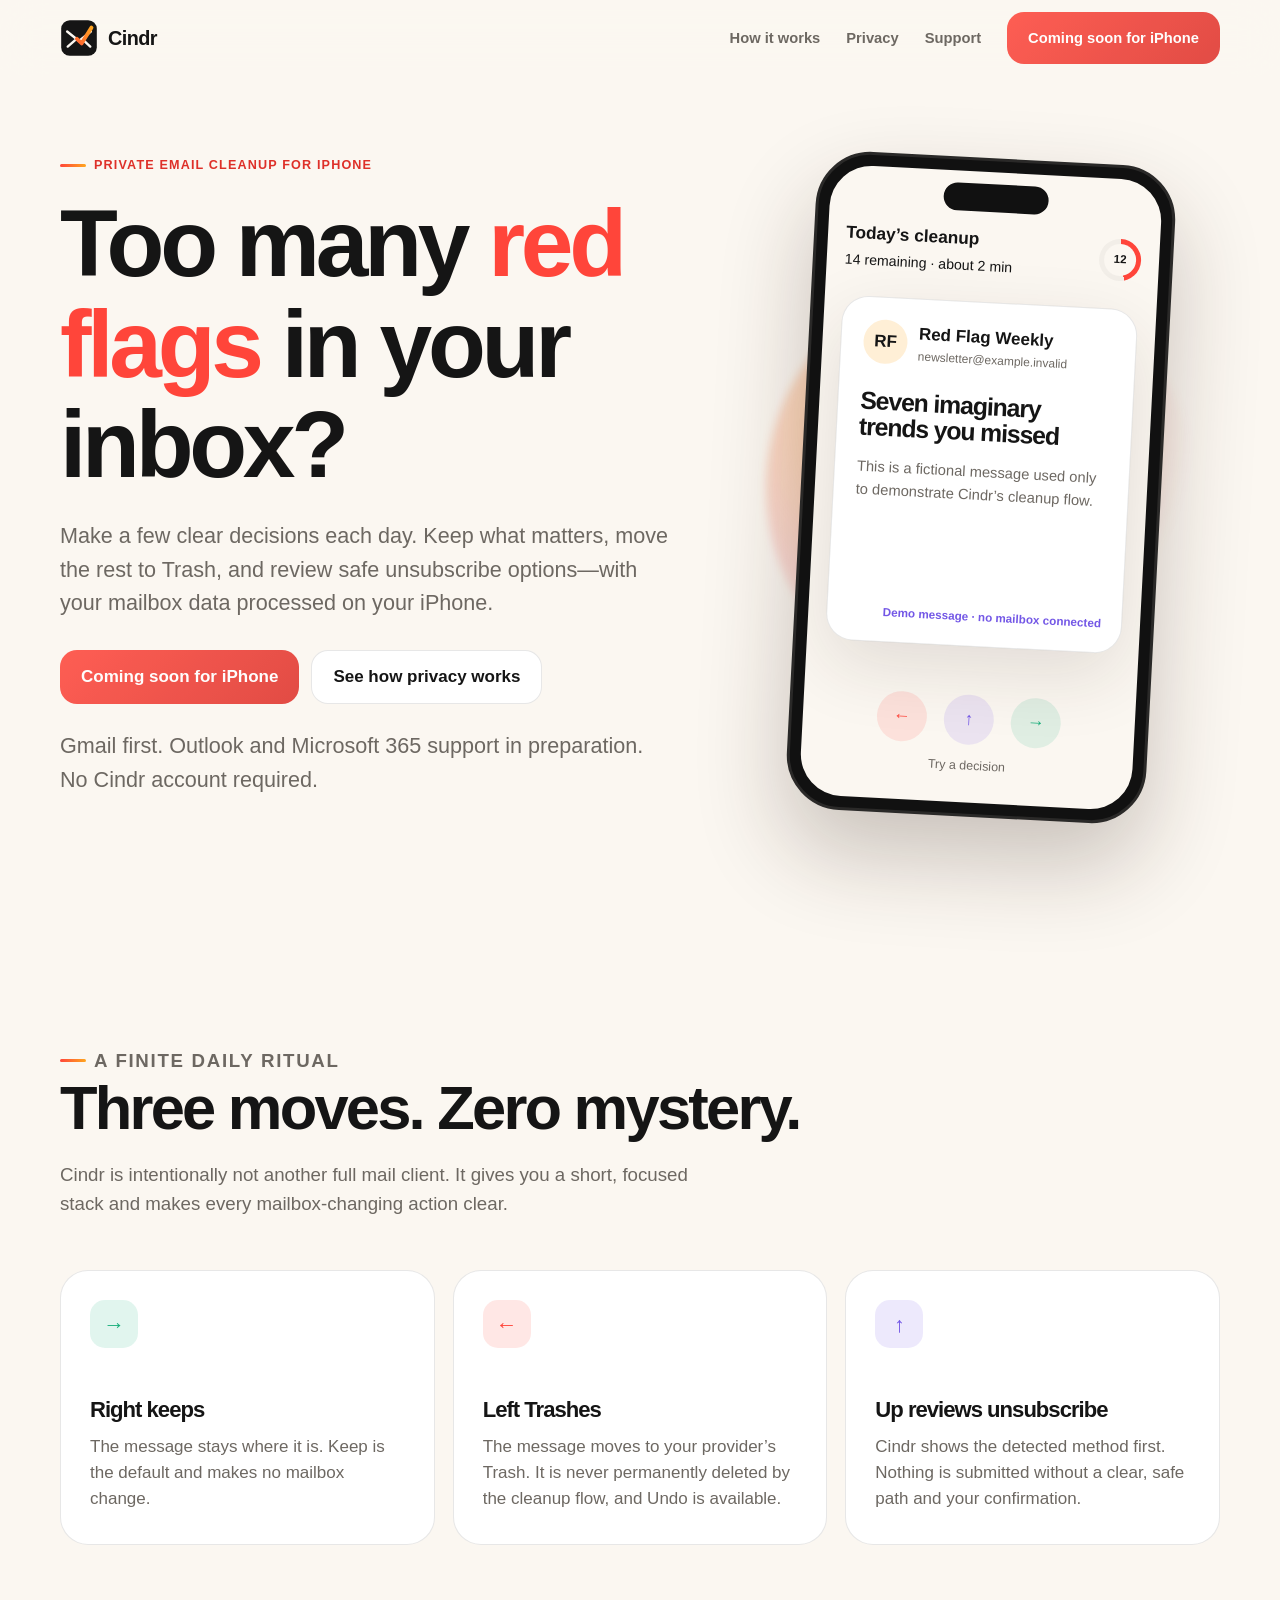
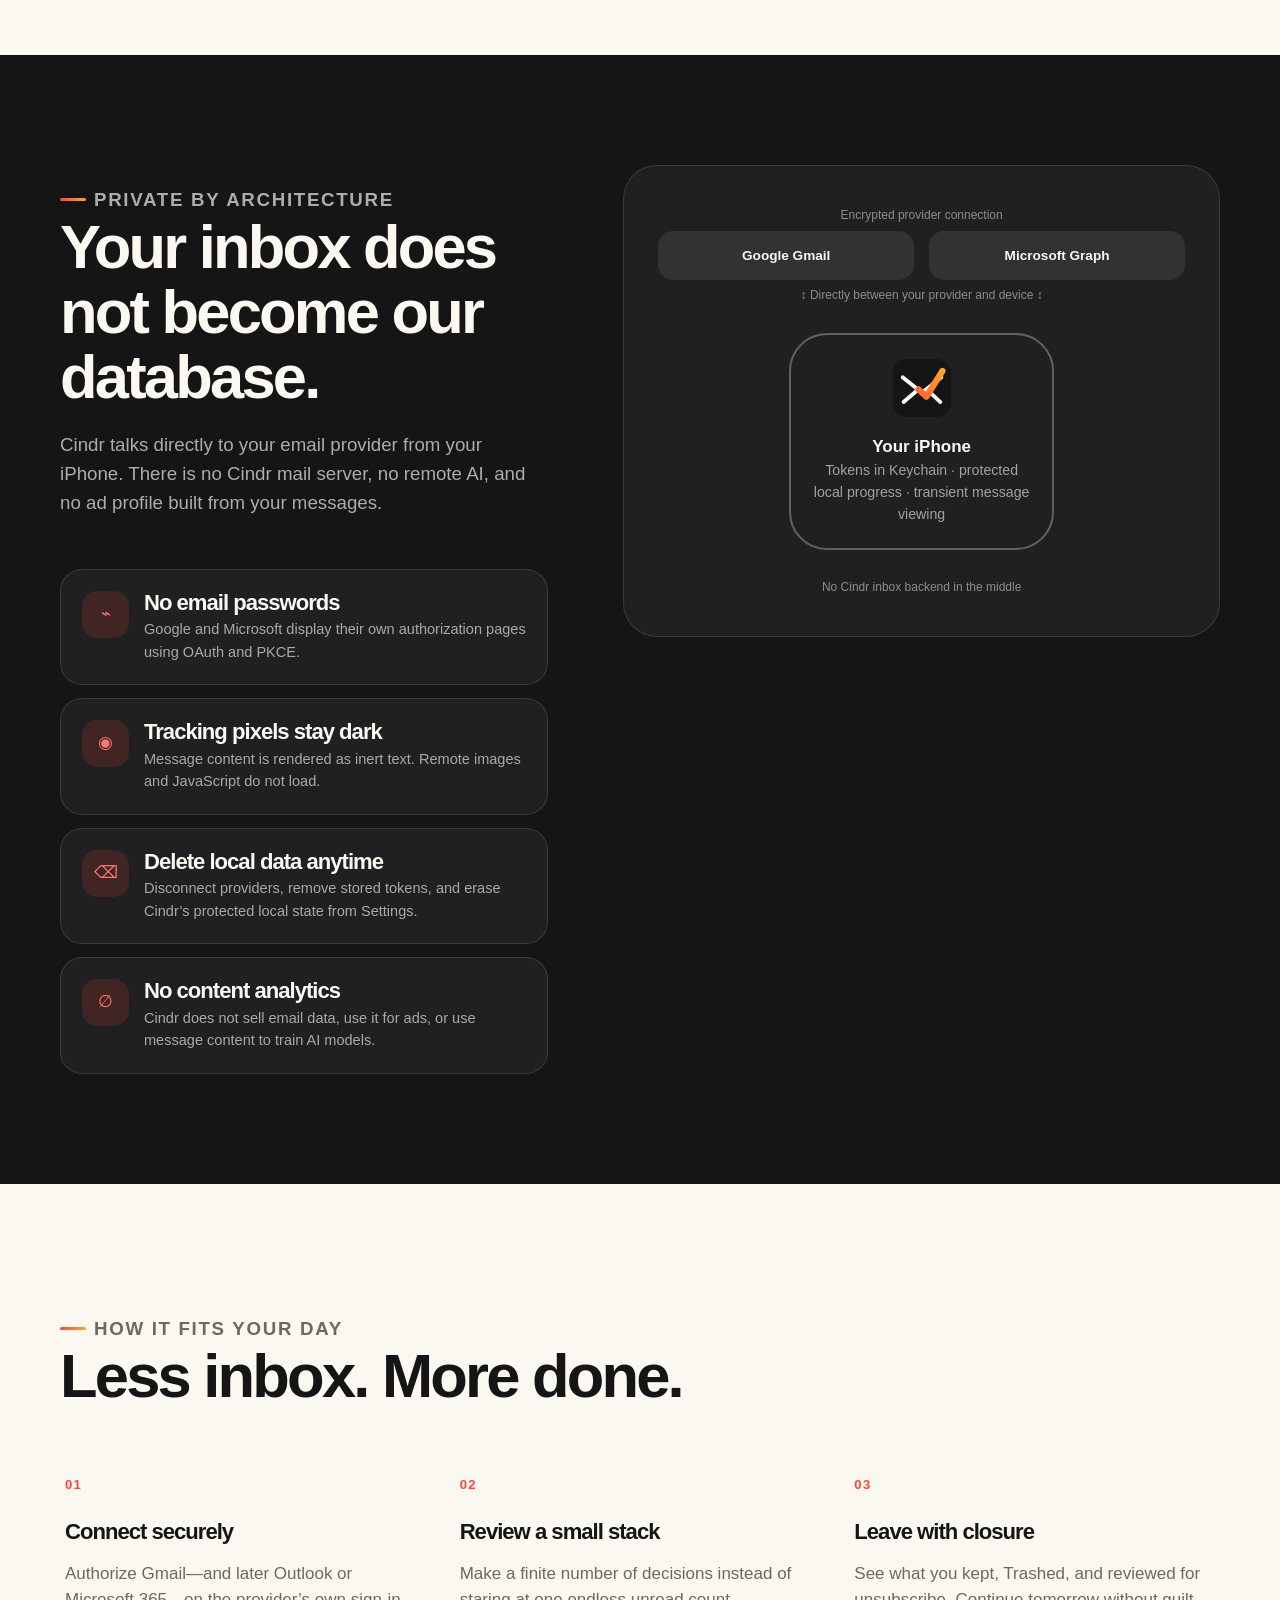
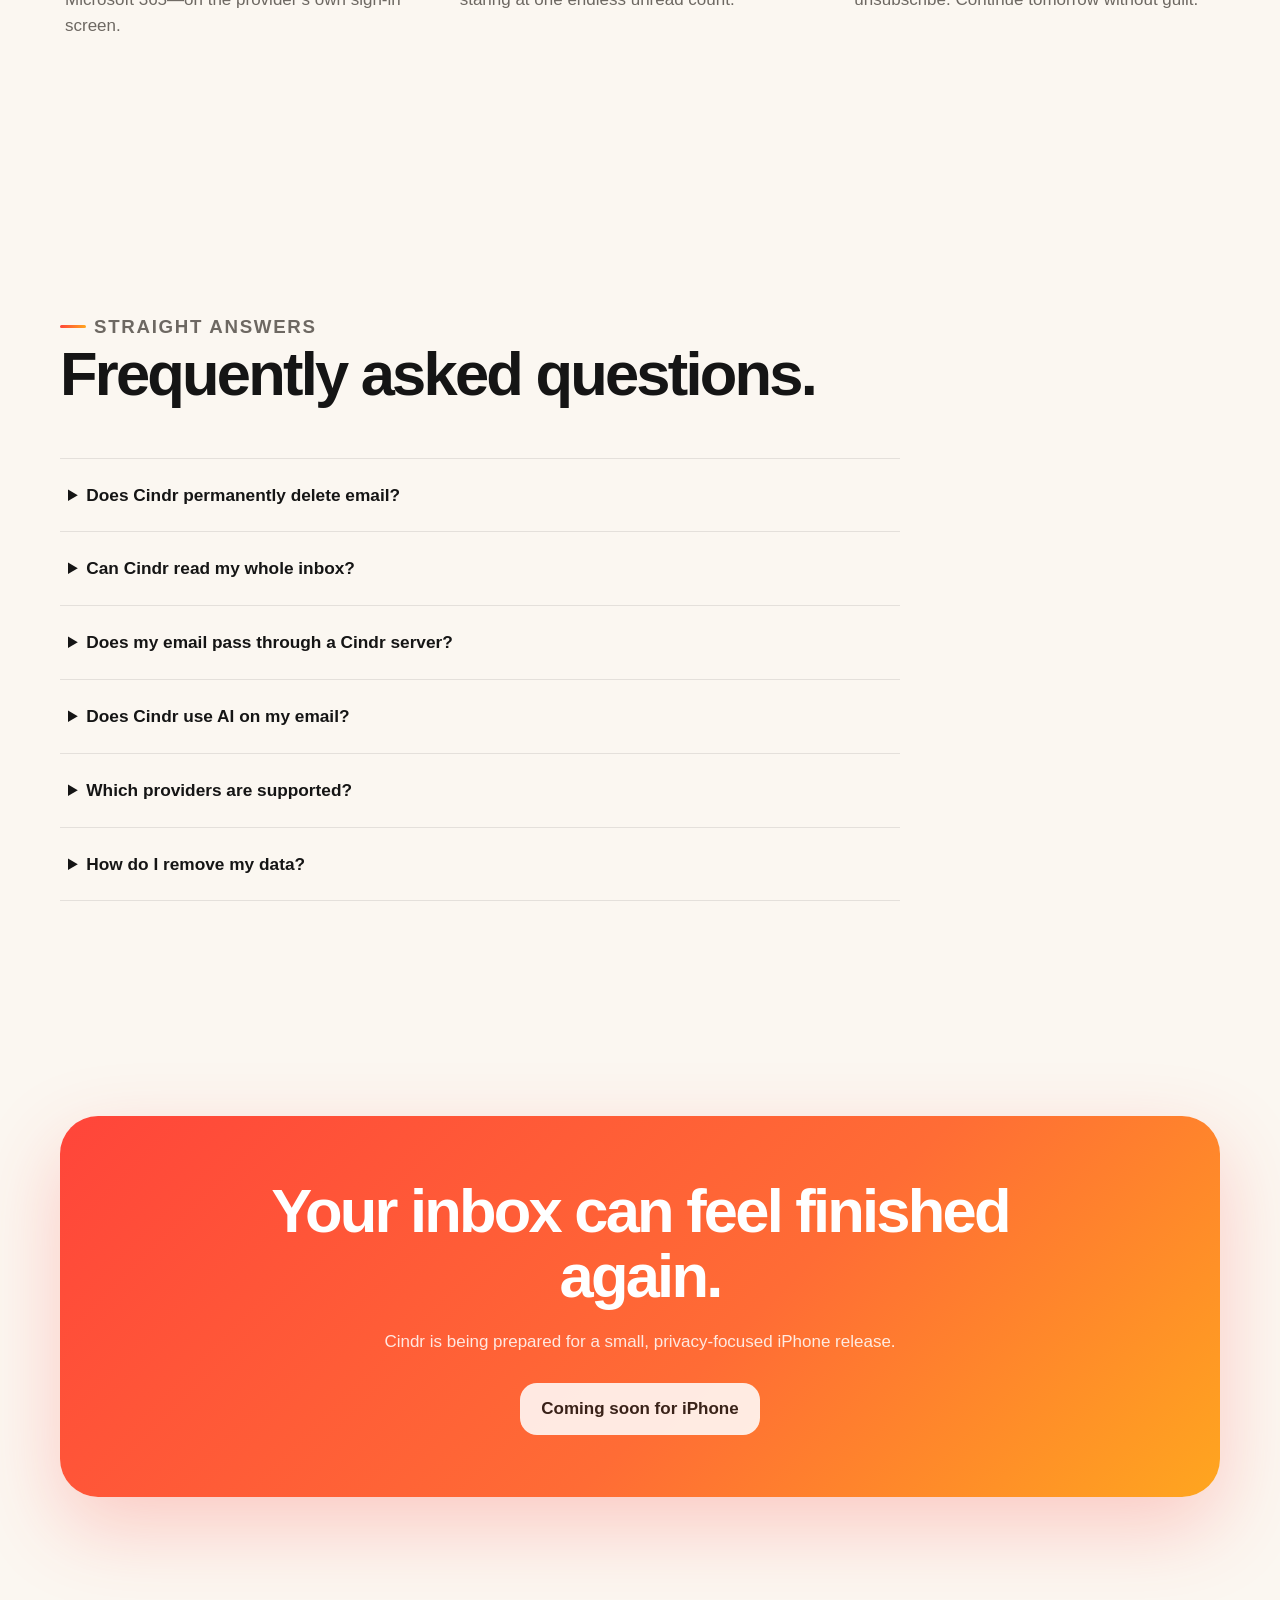
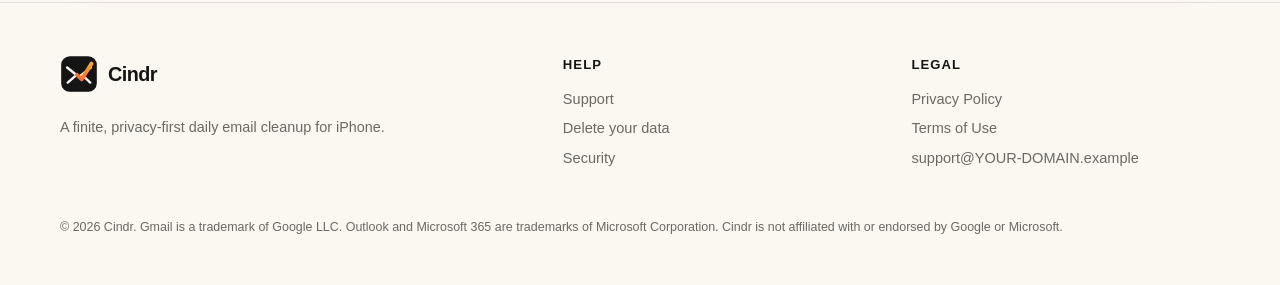
==== index.html @ 8518d341 "Launch Cindr website" ====
<!doctype html>
<html lang="en">
<head>
  <meta charset="utf-8">
  <meta name="viewport" content="width=device-width, initial-scale=1">
  <meta name="theme-color" content="#fbf7f1" media="(prefers-color-scheme: light)">
  <meta name="theme-color" content="#0e0d0c" media="(prefers-color-scheme: dark)">
  <meta name="description" content="Cindr is a private, two-minute daily email cleanup for iPhone. Keep, Trash, or review unsubscribe options—without handing your inbox to another server.">
  <meta property="og:title" content="Cindr — Clear the inbox. Keep your privacy.">
  <meta property="og:description" content="A private, focused daily email cleanup for iPhone.">
  <meta property="og:type" content="website">
  <meta property="og:image" content="/assets/img/cindr-icon.png">
  <title>Cindr — Clear the inbox. Keep your privacy.</title>
  <link rel="icon" href="/assets/img/cindr-mark.svg" type="image/svg+xml">
  <link rel="manifest" href="/site.webmanifest">
  <link rel="stylesheet" href="/assets/css/styles.css">
  <script src="/assets/js/site-config.js" defer></script>
  <script src="/assets/js/site.js" defer></script>
</head>
<body>
  <a class="skip-link" href="#main">Skip to content</a>
  <header class="site-header">
    <nav class="nav" aria-label="Main navigation">
      <a class="brand" href="/" aria-label="Cindr home"><img src="/assets/img/cindr-mark.svg" alt=""><span>Cindr</span></a>
      <button class="menu-button" type="button" aria-label="Open navigation" aria-expanded="false" data-menu-button>☰</button>
      <div class="nav-links" data-menu>
        <a href="#how">How it works</a>
        <a href="#privacy">Privacy</a>
        <a href="/support/">Support</a>
        <a class="button coral" data-app-store aria-disabled="true">Coming soon for iPhone</a>
      </div>
    </nav>
  </header>

  <main id="main">
    <section class="hero">
      <div class="hero-copy">
        <p class="eyebrow">Private email cleanup for iPhone</p>
        <h1>Too many <em>red flags</em> in your inbox?</h1>
        <p>Make a few clear decisions each day. Keep what matters, move the rest to Trash, and review safe unsubscribe options—with your mailbox data processed on your iPhone.</p>
        <div class="hero-actions">
          <a class="button coral" data-app-store aria-disabled="true">Coming soon for iPhone</a>
          <a class="button ghost" href="#privacy">See how privacy works</a>
        </div>
        <p class="microcopy">Gmail first. Outlook and Microsoft 365 support in preparation. No Cindr account required.</p>
      </div>

      <div class="phone-stage" aria-label="Interactive preview of Cindr's email decision screen" data-swipe-demo>
        <div class="phone">
          <div class="phone-screen">
            <div class="phone-island" aria-hidden="true"></div>
            <div class="phone-head">
              <div><strong>Today’s cleanup</strong><br><small>14 remaining · about 2 min</small></div>
              <div class="progress-ring" aria-label="12 messages reviewed"></div>
            </div>
            <div class="card-stack">
              <article class="mail-card" data-demo-card data-state="idle">
                <div class="decision-hint keep" aria-hidden="true">KEEP</div>
                <div class="decision-hint trash" aria-hidden="true">TRASH</div>
                <div class="sender">
                  <div class="avatar" aria-hidden="true">RF</div>
                  <div class="sender-meta"><strong>Red Flag Weekly</strong><span>newsletter@example.invalid</span></div>
                </div>
                <h3>Seven imaginary trends you missed</h3>
                <p>This is a fictional message used only to demonstrate Cindr’s cleanup flow.</p>
                <span class="card-badge">Demo message · no mailbox connected</span>
              </article>
            </div>
            <div class="demo-actions" aria-label="Try the demo">
              <button type="button" data-demo-action="trash" aria-label="Move demo message to Trash">←</button>
              <button type="button" data-demo-action="unsubscribe" aria-label="Review unsubscribe options">↑</button>
              <button type="button" data-demo-action="keep" aria-label="Keep demo message">→</button>
            </div>
            <div class="demo-status" aria-live="polite" data-demo-status>Try a decision</div>
          </div>
        </div>
      </div>
    </section>

    <section class="section" id="how">
      <div class="wrap">
        <div class="section-heading">
          <p class="eyebrow">A finite daily ritual</p>
          <h2>Three moves. Zero mystery.</h2>
          <p>Cindr is intentionally not another full mail client. It gives you a short, focused stack and makes every mailbox-changing action clear.</p>
        </div>
        <div class="feature-grid">
          <article class="feature-card"><div class="icon mint" aria-hidden="true">→</div><h3>Right keeps</h3><p>The message stays where it is. Keep is the default and makes no mailbox change.</p></article>
          <article class="feature-card"><div class="icon coral" aria-hidden="true">←</div><h3>Left Trashes</h3><p>The message moves to your provider’s Trash. It is never permanently deleted by the cleanup flow, and Undo is available.</p></article>
          <article class="feature-card"><div class="icon violet" aria-hidden="true">↑</div><h3>Up reviews unsubscribe</h3><p>Cindr shows the detected method first. Nothing is submitted without a clear, safe path and your confirmation.</p></article>
        </div>
      </div>
    </section>

    <section class="section alt" id="privacy">
      <div class="wrap trust-grid">
        <div>
          <div class="section-heading">
            <p class="eyebrow">Private by architecture</p>
            <h2>Your inbox does not become our database.</h2>
            <p>Cindr talks directly to your email provider from your iPhone. There is no Cindr mail server, no remote AI, and no ad profile built from your messages.</p>
          </div>
          <div class="trust-list">
            <article class="trust-item"><div class="icon" aria-hidden="true">⌁</div><div><h3>No email passwords</h3><p>Google and Microsoft display their own authorization pages using OAuth and PKCE.</p></div></article>
            <article class="trust-item"><div class="icon" aria-hidden="true">◉</div><div><h3>Tracking pixels stay dark</h3><p>Message content is rendered as inert text. Remote images and JavaScript do not load.</p></div></article>
            <article class="trust-item"><div class="icon" aria-hidden="true">⌫</div><div><h3>Delete local data anytime</h3><p>Disconnect providers, remove stored tokens, and erase Cindr’s protected local state from Settings.</p></div></article>
            <article class="trust-item"><div class="icon" aria-hidden="true">∅</div><div><h3>No content analytics</h3><p>Cindr does not sell email data, use it for ads, or use message content to train AI models.</p></div></article>
          </div>
        </div>
        <aside class="trust-diagram" aria-label="Cindr data flow">
          <p class="flow-label">Encrypted provider connection</p>
          <div class="provider-row"><div class="provider">Google Gmail</div><div class="provider">Microsoft Graph</div></div>
          <p class="flow-label">↕ Directly between your provider and device ↕</p>
          <div class="device"><img src="/assets/img/cindr-mark.svg" alt=""><strong>Your iPhone</strong><small>Tokens in Keychain · protected local progress · transient message viewing</small></div>
          <p class="flow-label">No Cindr inbox backend in the middle</p>
        </aside>
      </div>
    </section>

    <section class="section">
      <div class="wrap">
        <div class="section-heading"><p class="eyebrow">How it fits your day</p><h2>Less inbox. More done.</h2></div>
        <div class="steps">
          <article class="step"><h3>Connect securely</h3><p>Authorize Gmail—and later Outlook or Microsoft 365—on the provider’s own sign-in screen.</p></article>
          <article class="step"><h3>Review a small stack</h3><p>Make a finite number of decisions instead of staring at one endless unread count.</p></article>
          <article class="step"><h3>Leave with closure</h3><p>See what you kept, Trashed, and reviewed for unsubscribe. Continue tomorrow without guilt.</p></article>
        </div>
      </div>
    </section>

    <section class="section" id="faq">
      <div class="wrap">
        <div class="section-heading"><p class="eyebrow">Straight answers</p><h2>Frequently asked questions.</h2></div>
        <div class="faq">
          <details><summary>Does Cindr permanently delete email?</summary><p>No. The cleanup flow moves a selected message to your email provider’s Trash. Your provider controls Trash retention, and Cindr offers Undo for supported actions.</p></details>
          <details><summary>Can Cindr read my whole inbox?</summary><p>You authorize the mailbox permissions needed to list messages and carry out your explicit decisions. Cindr fetches full content only when you open a message and does not persist message bodies or attachments.</p></details>
          <details><summary>Does my email pass through a Cindr server?</summary><p>No. The iPhone app communicates directly with Google or Microsoft. Cindr has no backend that receives or stores your mailbox content.</p></details>
          <details><summary>Does Cindr use AI on my email?</summary><p>No remote AI is used. Local recommendations are based on aggregate counts and one-way sender/domain pattern keys, not uploaded message content.</p></details>
          <details><summary>Which providers are supported?</summary><p>Gmail is the initial provider. Outlook and Microsoft 365 integration is implemented and being prepared for public use. iCloud Mail is not currently supported.</p></details>
          <details><summary>How do I remove my data?</summary><p>Open Cindr Settings and choose Delete all Cindr data. See the <a href="/data-deletion/">complete deletion instructions</a> for provider revocation and subscription details.</p></details>
        </div>
      </div>
    </section>

    <section class="cta">
      <div class="wrap">
        <div class="cta-card"><h2>Your inbox can feel finished again.</h2><p>Cindr is being prepared for a small, privacy-focused iPhone release.</p><a class="button" data-app-store aria-disabled="true">Coming soon for iPhone</a></div>
      </div>
    </section>
  </main>

  <footer class="site-footer">
    <div class="wrap">
      <div class="footer-grid">
        <div class="footer-brand"><a class="brand" href="/"><img src="/assets/img/cindr-mark.svg" alt=""><span>Cindr</span></a><p>A finite, privacy-first daily email cleanup for iPhone.</p></div>
        <div class="footer-links"><strong>Help</strong><a href="/support/">Support</a><a href="/data-deletion/">Delete your data</a><a href="/security/">Security</a></div>
        <div class="footer-links"><strong>Legal</strong><a href="/privacy/">Privacy Policy</a><a href="/terms/">Terms of Use</a><a data-contact="support" href="mailto:support@YOUR-DOMAIN.example">Contact</a></div>
      </div>
      <p class="copyright">© <span data-year>2026</span> Cindr. Gmail is a trademark of Google LLC. Outlook and Microsoft 365 are trademarks of Microsoft Corporation. Cindr is not affiliated with or endorsed by Google or Microsoft.</p>
    </div>
  </footer>
</body>
</html>
---- assets/css/styles.css ----
:root {
  color-scheme: light dark;
  --canvas: #fbf7f1;
  --surface: #ffffff;
  --surface-2: #f2eee8;
  --ink: #151515;
  --muted: #6d6862;
  --line: rgba(21, 21, 21, .1);
  --coral: #ff453a;
  --coral-dark: #de3029;
  --amber: #ffa61f;
  --mint: #1aaf7c;
  --violet: #7357e6;
  --shadow: 0 24px 70px rgba(53, 36, 25, .12);
  --radius: 28px;
  --max: 1160px;
}

* { box-sizing: border-box; }
html { scroll-behavior: smooth; }
body {
  margin: 0;
  overflow-x: clip;
  background: var(--canvas);
  color: var(--ink);
  font-family: -apple-system, BlinkMacSystemFont, "SF Pro Display", "Segoe UI", sans-serif;
  font-size: 17px;
  line-height: 1.55;
  -webkit-font-smoothing: antialiased;
}
a { color: inherit; }
img, svg { display: block; max-width: 100%; }
button, a { -webkit-tap-highlight-color: transparent; }
:focus-visible { outline: 3px solid var(--violet); outline-offset: 4px; }

.skip-link {
  position: fixed;
  left: 16px;
  top: -80px;
  z-index: 100;
  padding: 12px 16px;
  border-radius: 12px;
  background: var(--ink);
  color: var(--canvas);
}
.skip-link:focus { top: 16px; }

.site-header {
  position: sticky;
  top: 0;
  z-index: 50;
  border-bottom: 1px solid transparent;
  background: rgba(251, 247, 241, .88);
  backdrop-filter: blur(20px);
  -webkit-backdrop-filter: blur(20px);
}
.nav {
  width: min(calc(100% - 40px), var(--max));
  min-height: 76px;
  margin: 0 auto;
  display: flex;
  align-items: center;
  justify-content: space-between;
  gap: 24px;
}
.brand {
  display: inline-flex;
  align-items: center;
  gap: 10px;
  color: var(--ink);
  font-size: 1.24rem;
  font-weight: 800;
  letter-spacing: -.03em;
  text-decoration: none;
}
.brand img { width: 38px; height: 38px; }
.nav-links { display: flex; align-items: center; gap: 26px; }
.nav-links a { color: var(--muted); font-size: .92rem; font-weight: 650; text-decoration: none; }
.nav-links a:hover { color: var(--ink); }
.menu-button {
  display: none;
  width: 44px;
  height: 44px;
  border: 0;
  border-radius: 14px;
  background: var(--surface-2);
  color: var(--ink);
  font-size: 1.35rem;
}

.button {
  display: inline-flex;
  min-height: 52px;
  align-items: center;
  justify-content: center;
  gap: 9px;
  padding: 13px 21px;
  border: 0;
  border-radius: 17px;
  background: var(--ink);
  color: var(--canvas);
  font: inherit;
  font-weight: 750;
  text-decoration: none;
  cursor: pointer;
  transition: transform .18s ease, box-shadow .18s ease;
}
.button:hover { transform: translateY(-2px); box-shadow: 0 12px 30px rgba(21, 21, 21, .16); }
.button.coral { background: linear-gradient(135deg, var(--coral), var(--coral-dark)); color: #fff; }
.button.ghost { background: var(--surface); color: var(--ink); border: 1px solid var(--line); }
.button[aria-disabled="true"] { cursor: default; opacity: .86; }
.button[aria-disabled="true"]:hover { transform: none; box-shadow: none; }

.hero {
  width: min(calc(100% - 40px), var(--max));
  min-height: 720px;
  margin: 0 auto;
  padding: 72px 0 90px;
  display: grid;
  grid-template-columns: minmax(0, 1.02fr) minmax(360px, .8fr);
  align-items: center;
  gap: 72px;
}
.eyebrow {
  display: inline-flex;
  align-items: center;
  gap: 8px;
  margin: 0 0 18px;
  color: var(--coral-dark);
  font-size: .79rem;
  font-weight: 850;
  letter-spacing: .09em;
  text-transform: uppercase;
}
.eyebrow::before { content: ""; width: 26px; height: 3px; border-radius: 99px; background: linear-gradient(90deg, var(--coral), var(--amber)); }
h1, h2, h3 { margin: 0; line-height: 1.06; letter-spacing: -.045em; }
h1 { max-width: 780px; font-size: clamp(3.25rem, 7.4vw, 6.85rem); font-weight: 900; }
h2 { font-size: clamp(2.25rem, 4.8vw, 4.45rem); font-weight: 880; }
h3 { font-size: 1.38rem; font-weight: 800; }
.hero h1 em { color: var(--coral); font-style: normal; }
.hero-copy > p:not(.eyebrow) { max-width: 620px; margin: 25px 0 30px; color: var(--muted); font-size: clamp(1.12rem, 2vw, 1.35rem); }
.hero-actions { display: flex; flex-wrap: wrap; gap: 12px; }
.microcopy { margin-top: 16px; color: var(--muted); font-size: .82rem; }

.phone-stage { position: relative; display: grid; place-items: center; min-height: 610px; }
.phone-stage::before {
  content: "";
  position: absolute;
  width: min(430px, 100vw);
  height: min(430px, 100vw);
  border-radius: 50%;
  background: radial-gradient(circle at 35% 35%, rgba(255, 166, 31, .42), rgba(255, 69, 58, .17) 48%, transparent 70%);
  filter: blur(4px);
}
.phone {
  position: relative;
  width: min(360px, 90vw);
  padding: 11px;
  border: 3px solid #2a2928;
  border-radius: 55px;
  background: #111;
  box-shadow: 0 42px 90px rgba(46, 27, 16, .24);
  transform: rotate(3deg);
}
.phone-screen {
  position: relative;
  min-height: 600px;
  overflow: hidden;
  padding: 54px 18px 24px;
  border-radius: 42px;
  background: var(--canvas);
}
.phone-island { position: absolute; top: 12px; left: 50%; width: 105px; height: 28px; transform: translateX(-50%); border-radius: 20px; background: #111; }
.phone-head { display: flex; align-items: center; justify-content: space-between; margin-bottom: 22px; }
.phone-head strong { font-size: 1.08rem; }
.progress-ring { display: grid; width: 42px; height: 42px; place-items: center; border-radius: 50%; background: conic-gradient(var(--coral) 0 46%, var(--surface-2) 46%); font-size: .72rem; font-weight: 800; }
.progress-ring::after { content: "12"; display: grid; width: 32px; height: 32px; place-items: center; border-radius: 50%; background: var(--canvas); }
.card-stack { position: relative; min-height: 375px; }
.mail-card {
  position: relative;
  z-index: 2;
  min-height: 345px;
  padding: 22px;
  border: 1px solid var(--line);
  border-radius: 27px;
  background: var(--surface);
  box-shadow: var(--shadow);
  touch-action: none;
  user-select: none;
  transition: transform .34s cubic-bezier(.2,.8,.2,1), opacity .28s ease;
}
.mail-card.is-dragging { transition: none; cursor: grabbing; }
.card-stack::before, .card-stack::after { content: ""; position: absolute; left: 4%; right: 4%; height: 330px; border-radius: 27px; background: var(--surface-2); }
.card-stack::before { z-index: 0; top: 20px; transform: scale(.94); opacity: .65; }
.card-stack::after { z-index: 1; top: 10px; transform: scale(.97); opacity: .9; }
.sender { display: flex; align-items: center; gap: 11px; }
.avatar { display: grid; width: 44px; height: 44px; flex: 0 0 auto; place-items: center; border-radius: 50%; background: rgba(255, 166, 31, .18); font-weight: 800; }
.sender-meta { min-width: 0; }
.sender-meta strong, .sender-meta span { display: block; overflow: hidden; text-overflow: ellipsis; white-space: nowrap; }
.sender-meta span { color: var(--muted); font-size: .75rem; }
.mail-card h3 { margin-top: 24px; font-size: 1.55rem; }
.mail-card > p { color: var(--muted); font-size: .92rem; }
.card-badge { position: absolute; right: 20px; bottom: 20px; color: var(--violet); font-size: .73rem; font-weight: 750; }
.decision-hint { position: absolute; inset: 0; display: grid; place-items: center; border-radius: inherit; font-size: 2.1rem; font-weight: 900; opacity: 0; pointer-events: none; }
.mail-card[data-state="keep"] .decision-hint.keep, .mail-card[data-state="trash"] .decision-hint.trash { opacity: .94; }
.decision-hint.keep { color: var(--mint); background: rgba(26, 175, 124, .12); }
.decision-hint.trash { color: var(--coral); background: rgba(255, 69, 58, .12); }
.demo-actions { display: flex; justify-content: center; gap: 17px; margin-top: 18px; }
.demo-actions button { width: 50px; height: 50px; border: 0; border-radius: 50%; font-size: 1.1rem; font-weight: 900; cursor: pointer; }
.demo-actions [data-demo-action="trash"] { color: var(--coral); background: rgba(255, 69, 58, .12); }
.demo-actions [data-demo-action="unsubscribe"] { color: var(--violet); background: rgba(115, 87, 230, .12); }
.demo-actions [data-demo-action="keep"] { color: var(--mint); background: rgba(26, 175, 124, .12); }
.demo-status { min-height: 22px; margin-top: 12px; color: var(--muted); font-size: .78rem; text-align: center; }

.section { padding: 110px 0; }
.section.alt { background: var(--ink); color: var(--canvas); }
.wrap { width: min(calc(100% - 40px), var(--max)); margin: 0 auto; }
.section-heading { max-width: 760px; margin-bottom: 52px; }
.section-heading p { max-width: 650px; margin: 20px 0 0; color: var(--muted); font-size: 1.17rem; }
.alt .section-heading p, .alt .muted { color: rgba(251, 247, 241, .67); }
.feature-grid { display: grid; grid-template-columns: repeat(3, 1fr); gap: 18px; }
.feature-card { min-height: 275px; padding: 29px; border: 1px solid var(--line); border-radius: var(--radius); background: var(--surface); }
.feature-card .icon { display: grid; width: 48px; height: 48px; margin-bottom: 50px; place-items: center; border-radius: 15px; font-size: 1.35rem; }
.feature-card p { margin: 12px 0 0; color: var(--muted); }
.icon.mint { color: var(--mint); background: rgba(26,175,124,.13); }
.icon.coral { color: var(--coral); background: rgba(255,69,58,.13); }
.icon.violet { color: var(--violet); background: rgba(115,87,230,.13); }

.trust-grid { display: grid; grid-template-columns: .9fr 1.1fr; gap: 75px; align-items: start; }
.trust-list { display: grid; gap: 13px; }
.trust-item { display: grid; grid-template-columns: 47px 1fr; gap: 15px; padding: 21px; border: 1px solid rgba(251,247,241,.12); border-radius: 22px; background: rgba(255,255,255,.05); }
.trust-item .icon { display: grid; width: 47px; height: 47px; place-items: center; border-radius: 15px; background: rgba(255,69,58,.14); color: #ff776f; }
.trust-item p { margin: 4px 0 0; color: rgba(251,247,241,.64); font-size: .91rem; }
.trust-diagram { position: sticky; top: 110px; padding: 34px; border: 1px solid rgba(251,247,241,.12); border-radius: 34px; background: rgba(255,255,255,.05); }
.device { width: min(265px, 100%); margin: 28px auto; padding: 22px; border: 2px solid rgba(251,247,241,.3); border-radius: 38px; text-align: center; }
.device img { width: 62px; margin: 0 auto 15px; }
.device small { display: block; color: rgba(251,247,241,.6); }
.provider-row { display: flex; align-items: center; justify-content: space-between; gap: 15px; }
.provider { flex: 1; padding: 14px; border-radius: 15px; background: rgba(255,255,255,.08); font-size: .85rem; font-weight: 700; text-align: center; }
.flow-label { margin: 6px 0; color: rgba(251,247,241,.5); font-size: .75rem; text-align: center; }

.steps { display: grid; grid-template-columns: repeat(3, 1fr); counter-reset: steps; gap: 24px; }
.step { counter-increment: steps; padding: 15px 5px; }
.step::before { content: "0" counter(steps); display: block; margin-bottom: 25px; color: var(--coral); font-size: .82rem; font-weight: 900; letter-spacing: .1em; }
.step p { color: var(--muted); }

.faq { max-width: 840px; }
.faq details { border-top: 1px solid var(--line); }
.faq details:last-child { border-bottom: 1px solid var(--line); }
.faq summary { padding: 23px 8px; cursor: pointer; font-size: 1.08rem; font-weight: 750; }
.faq details p { max-width: 720px; margin: -5px 8px 24px; color: var(--muted); }

.cta { padding: 105px 0; }
.cta-card { overflow: hidden; padding: 62px; border-radius: 38px; background: linear-gradient(135deg, var(--coral), #ff6c35 58%, var(--amber)); color: #fff; text-align: center; box-shadow: 0 30px 80px rgba(255,69,58,.25); }
.cta-card h2 { max-width: 780px; margin: 0 auto; }
.cta-card p { max-width: 580px; margin: 20px auto 28px; color: rgba(255,255,255,.85); }
.cta-card .button { background: #fff; color: #1a1715; }

.site-footer { padding: 52px 0 35px; border-top: 1px solid var(--line); }
.footer-grid { display: grid; grid-template-columns: 1.5fr 1fr 1fr; gap: 40px; }
.footer-brand p { max-width: 380px; color: var(--muted); font-size: .9rem; }
.footer-links strong { display: block; margin-bottom: 12px; font-size: .82rem; text-transform: uppercase; letter-spacing: .08em; }
.footer-links a { display: block; width: fit-content; margin: 7px 0; color: var(--muted); font-size: .91rem; text-decoration: none; }
.footer-links a:hover { color: var(--ink); }
.copyright { margin-top: 42px; color: var(--muted); font-size: .78rem; }

.legal-hero { padding: 90px 0 55px; }
.legal-hero h1 { max-width: 900px; font-size: clamp(3rem, 7vw, 6rem); }
.legal-hero .lede { max-width: 720px; color: var(--muted); font-size: 1.18rem; }
.legal-layout { display: grid; grid-template-columns: 220px minmax(0, 760px); gap: 75px; padding-bottom: 110px; }
.legal-nav { position: sticky; top: 105px; align-self: start; padding: 20px; border-radius: 19px; background: var(--surface-2); }
.legal-nav strong { display: block; margin-bottom: 11px; font-size: .75rem; letter-spacing: .08em; text-transform: uppercase; }
.legal-nav a { display: block; margin: 7px 0; color: var(--muted); font-size: .86rem; text-decoration: none; }
.legal-content h2 { margin: 55px 0 14px; font-size: 2rem; letter-spacing: -.03em; }
.legal-content h2:first-child { margin-top: 0; }
.legal-content h3 { margin: 30px 0 8px; font-size: 1.15rem; letter-spacing: -.02em; }
.legal-content p, .legal-content li { color: #4f4b46; }
.legal-content li { margin: 8px 0; }
.legal-content a { color: var(--coral-dark); font-weight: 650; }
.notice { padding: 19px 21px; border-left: 4px solid var(--amber); border-radius: 0 16px 16px 0; background: rgba(255,166,31,.11); }
.support-grid { display: grid; grid-template-columns: repeat(2, 1fr); gap: 18px; margin: 30px 0 55px; }
.support-card { padding: 25px; border: 1px solid var(--line); border-radius: 22px; background: var(--surface); text-decoration: none; }
.support-card p { margin: 7px 0 0; color: var(--muted); font-size: .9rem; }
.error-page { min-height: 80vh; display: grid; align-content: center; text-align: center; }
.error-page > img { width: 80px; margin: 0 auto 28px; }
.error-page .eyebrow { justify-content: center; }
.error-page h1 { margin: auto; }
.error-page .lede { margin: 24px auto; }

@media (prefers-color-scheme: dark) {
  :root { --canvas: #0e0d0c; --surface: #1c1a19; --surface-2: #272422; --ink: #f8f4ef; --muted: #aaa39c; --line: rgba(255,255,255,.1); --shadow: 0 24px 70px rgba(0,0,0,.4); }
  .site-header { background: rgba(14,13,12,.86); }
  .legal-content p, .legal-content li { color: #c2bbb4; }
  .alt { background: #050505; }
  .phone { border-color: #393634; }
}

@media (max-width: 860px) {
  .menu-button { display: inline-grid; place-items: center; }
  .nav-links { position: absolute; top: 72px; left: 20px; right: 20px; display: none; padding: 18px; border: 1px solid var(--line); border-radius: 20px; background: var(--surface); box-shadow: var(--shadow); }
  .nav-links[data-open="true"] { display: grid; }
  .hero { grid-template-columns: 1fr; padding-top: 55px; gap: 25px; }
  .hero-copy { text-align: center; }
  .hero-copy > p:not(.eyebrow) { margin-left: auto; margin-right: auto; }
  .hero-actions { justify-content: center; }
  .phone-stage { min-height: 650px; }
  .feature-grid, .steps { grid-template-columns: 1fr; }
  .feature-card { min-height: auto; }
  .feature-card .icon { margin-bottom: 28px; }
  .trust-grid { grid-template-columns: 1fr; gap: 45px; }
  .trust-diagram { position: static; }
  .legal-layout { grid-template-columns: 1fr; gap: 30px; }
  .legal-nav { position: static; }
}

@media (max-width: 600px) {
  body { font-size: 16px; }
  .nav { width: min(calc(100% - 28px), var(--max)); }
  .hero, .wrap { width: min(calc(100% - 28px), var(--max)); }
  .hero { min-height: auto; padding-bottom: 60px; }
  h1 { font-size: clamp(3rem, 14vw, 4.3rem); }
  .phone-stage { min-height: 600px; }
  .phone { width: 325px; }
  .phone-screen { min-height: 555px; }
  .mail-card { min-height: 310px; }
  .card-stack { min-height: 340px; }
  .section { padding: 78px 0; }
  .cta-card { padding: 45px 22px; border-radius: 28px; }
  .footer-grid { grid-template-columns: 1fr; gap: 25px; }
  .support-grid { grid-template-columns: 1fr; }
}

@media (prefers-reduced-motion: reduce) {
  *, *::before, *::after { scroll-behavior: auto !important; transition-duration: .001ms !important; animation-duration: .001ms !important; animation-iteration-count: 1 !important; }
}
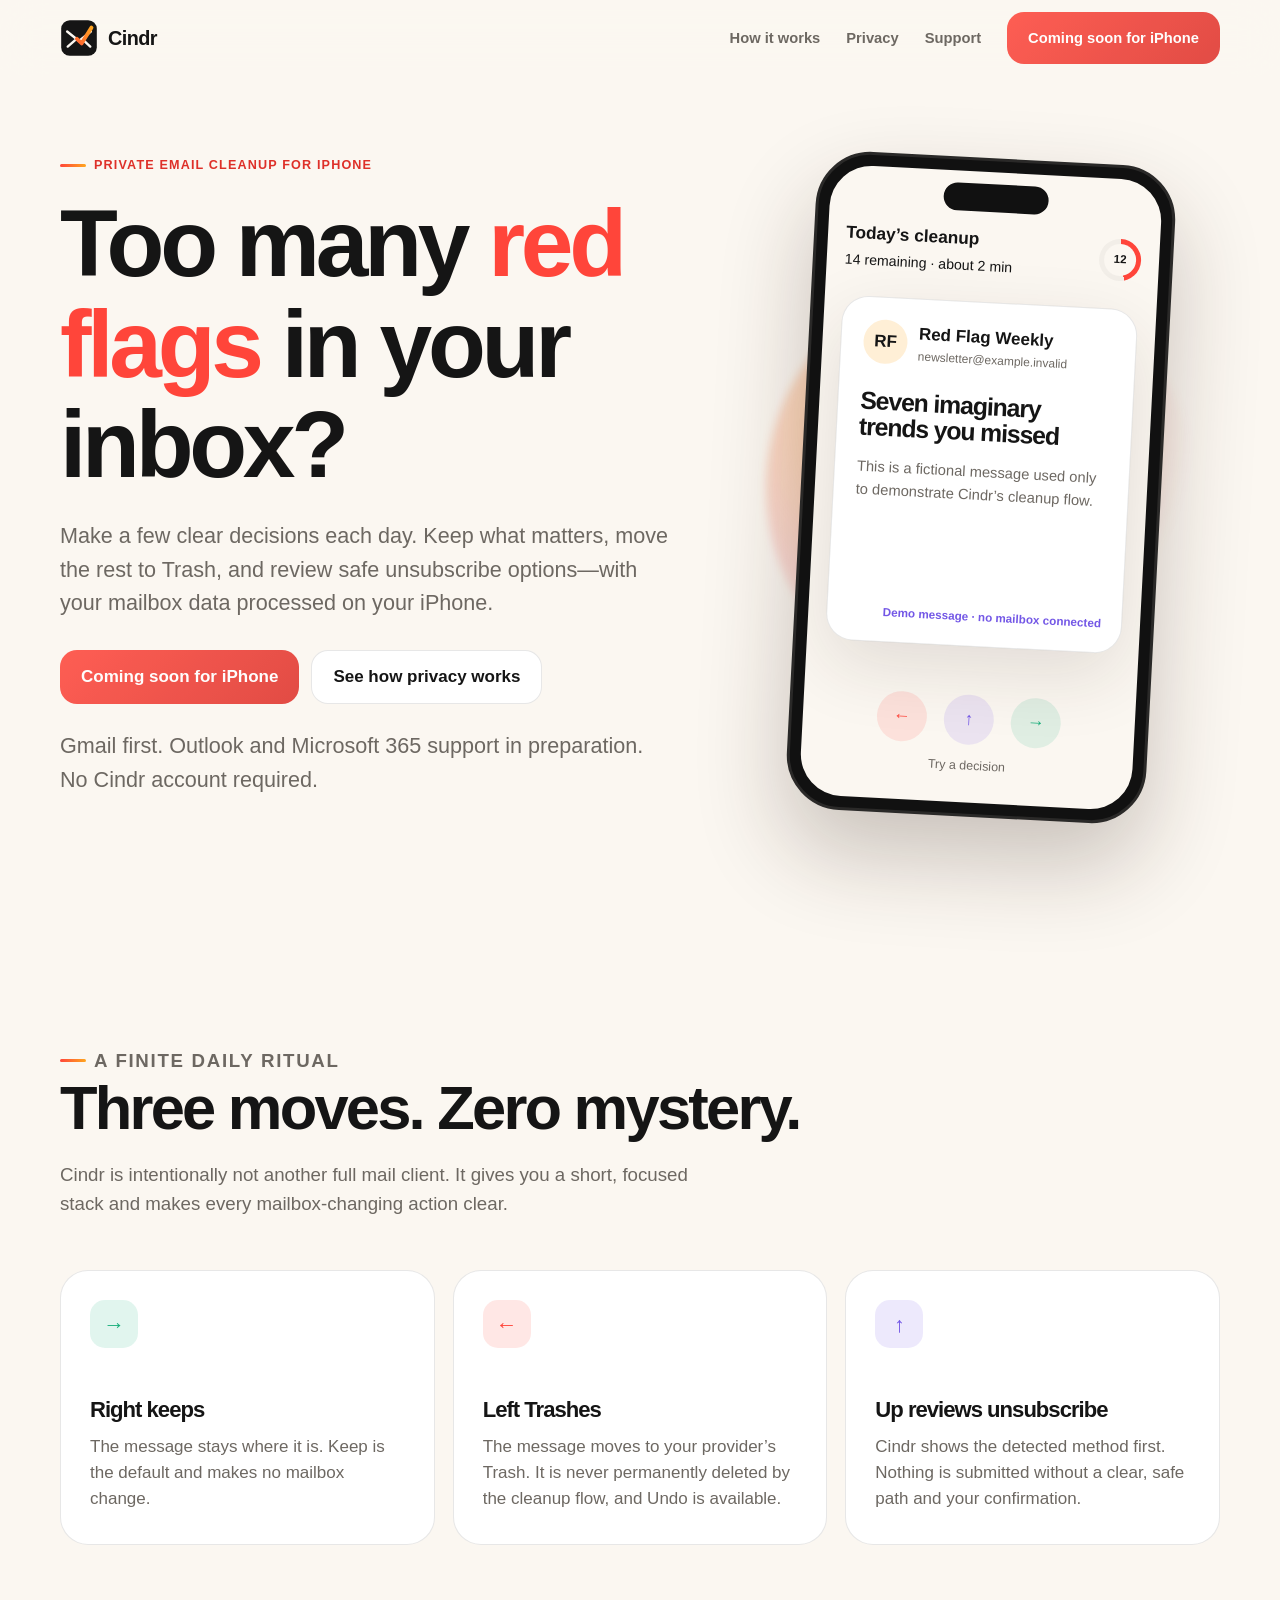
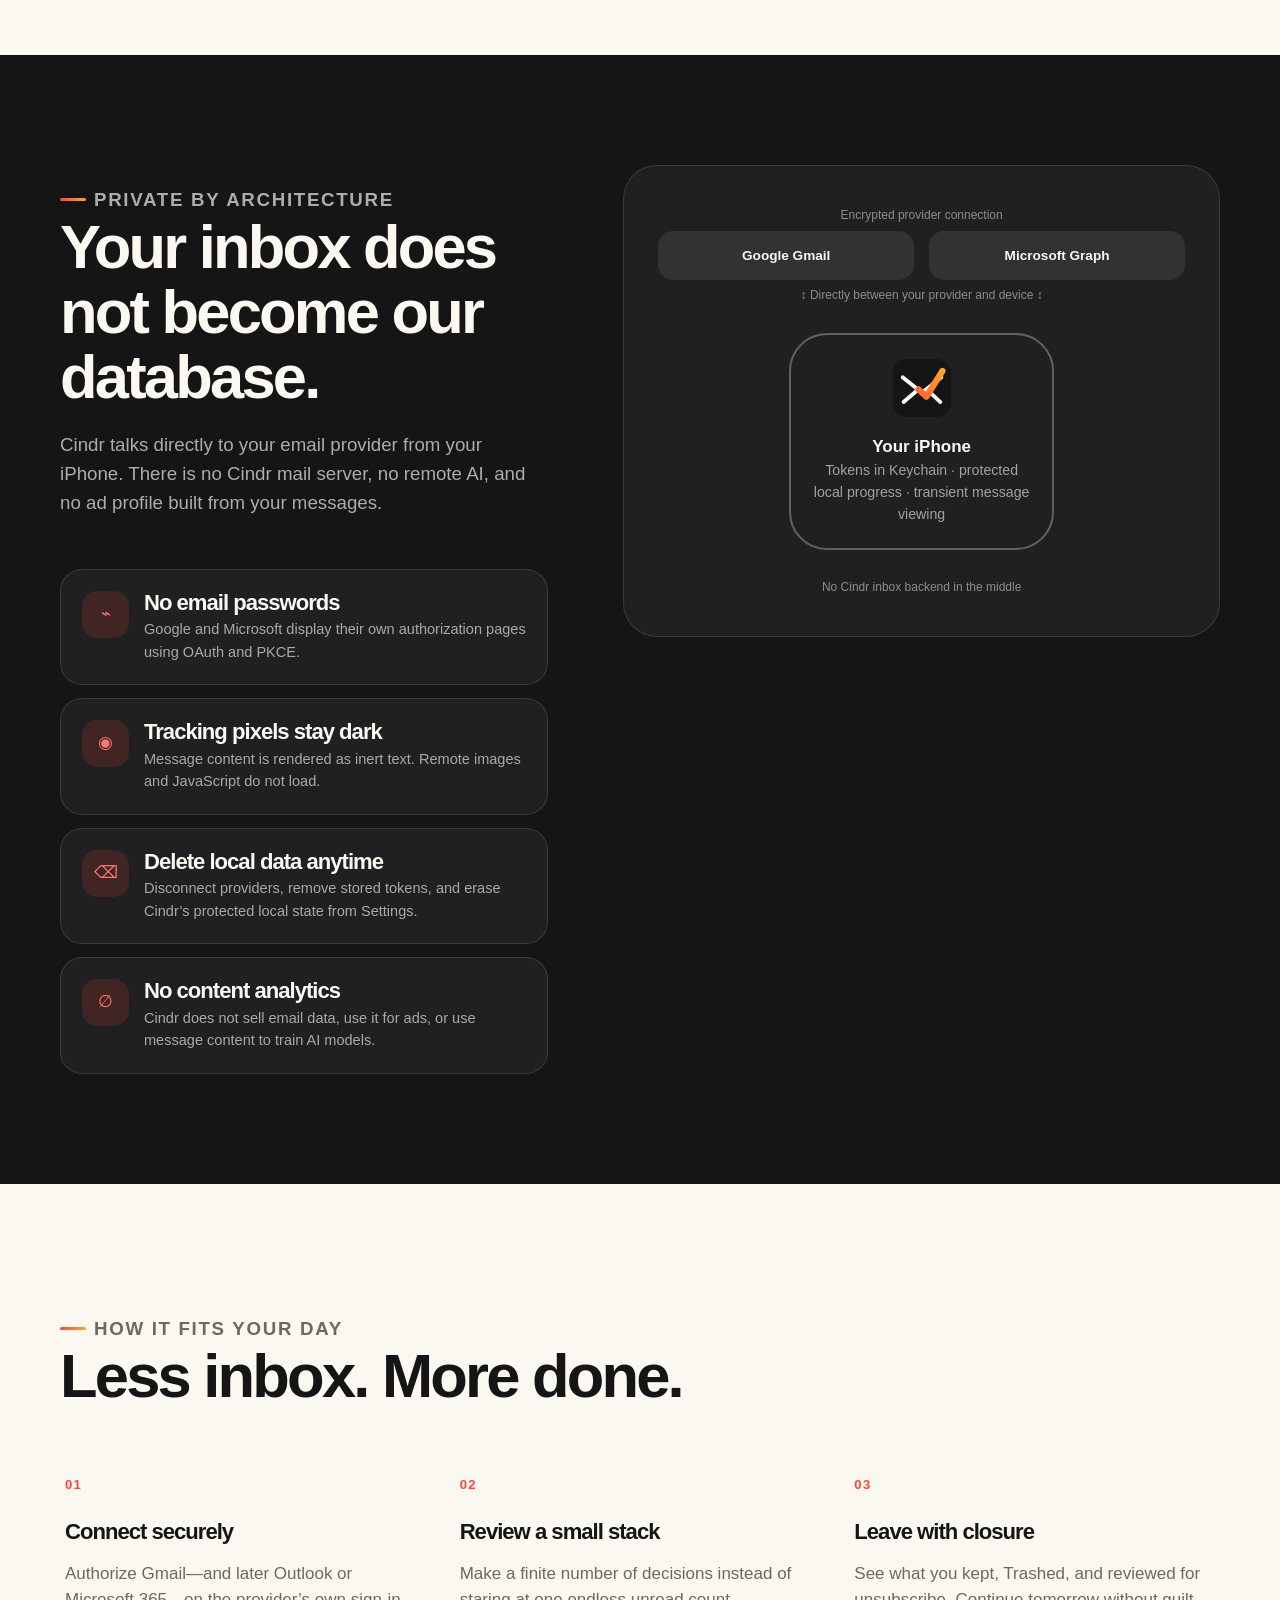
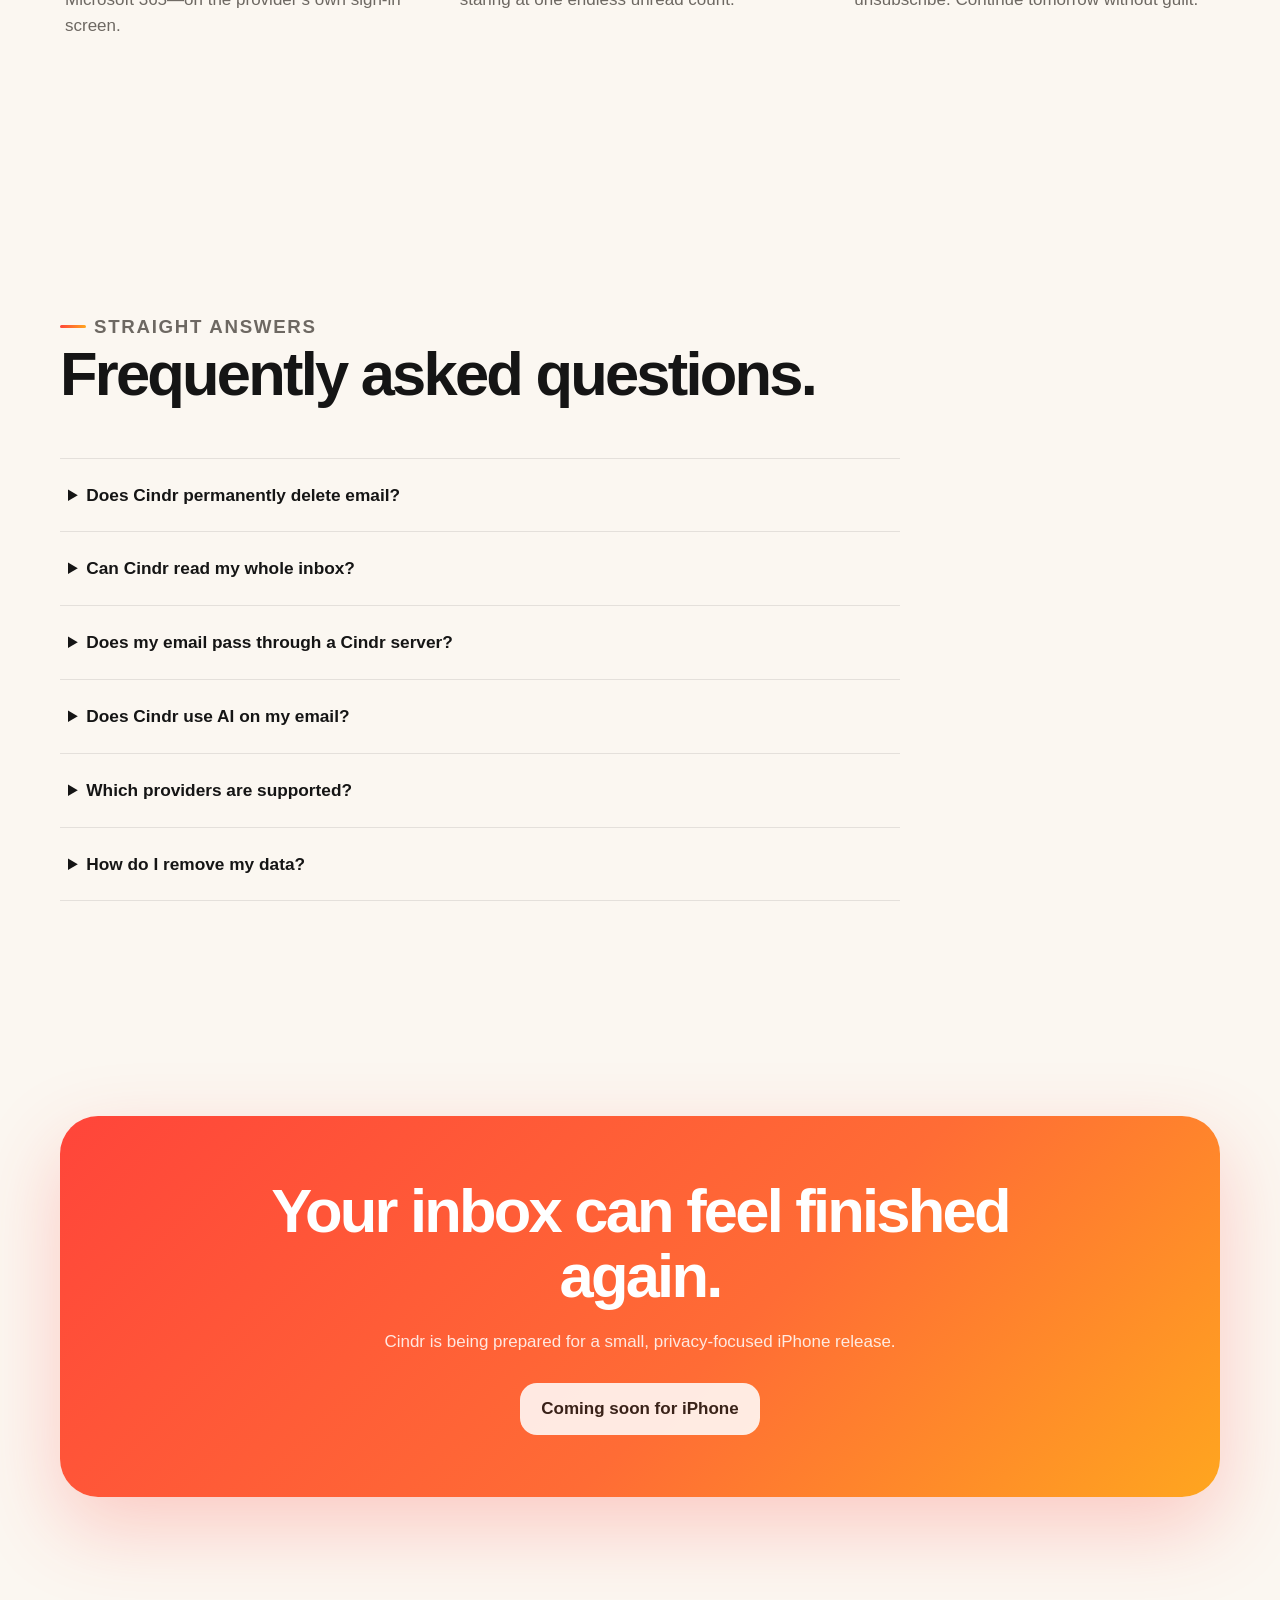
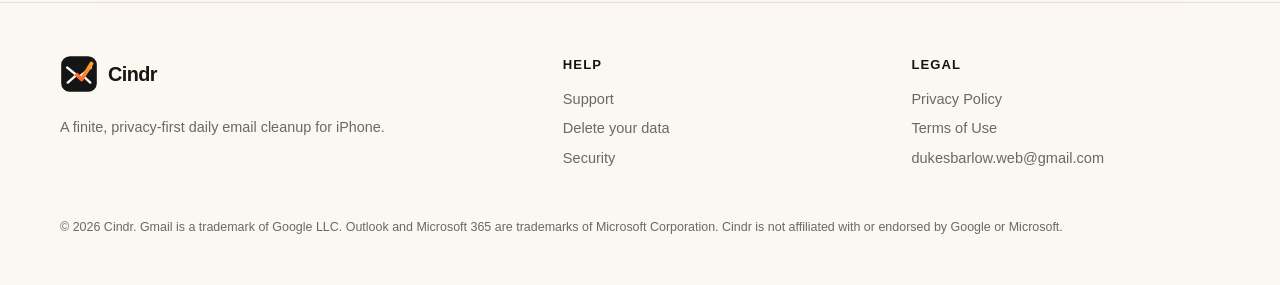
==== commit a6c180f8: "Set public contact email" ====
--- a/index.html
+++ b/index.html
@@ -154,7 +154,7 @@
       <div class="footer-grid">
         <div class="footer-brand"><a class="brand" href="/"><img src="/assets/img/cindr-mark.svg" alt=""><span>Cindr</span></a><p>A finite, privacy-first daily email cleanup for iPhone.</p></div>
         <div class="footer-links"><strong>Help</strong><a href="/support/">Support</a><a href="/data-deletion/">Delete your data</a><a href="/security/">Security</a></div>
-        <div class="footer-links"><strong>Legal</strong><a href="/privacy/">Privacy Policy</a><a href="/terms/">Terms of Use</a><a data-contact="support" href="mailto:support@YOUR-DOMAIN.example">Contact</a></div>
+        <div class="footer-links"><strong>Legal</strong><a href="/privacy/">Privacy Policy</a><a href="/terms/">Terms of Use</a><a data-contact="support" href="mailto:dukesbarlow.web@gmail.com">Contact</a></div>
       </div>
       <p class="copyright">© <span data-year>2026</span> Cindr. Gmail is a trademark of Google LLC. Outlook and Microsoft 365 are trademarks of Microsoft Corporation. Cindr is not affiliated with or endorsed by Google or Microsoft.</p>
     </div>
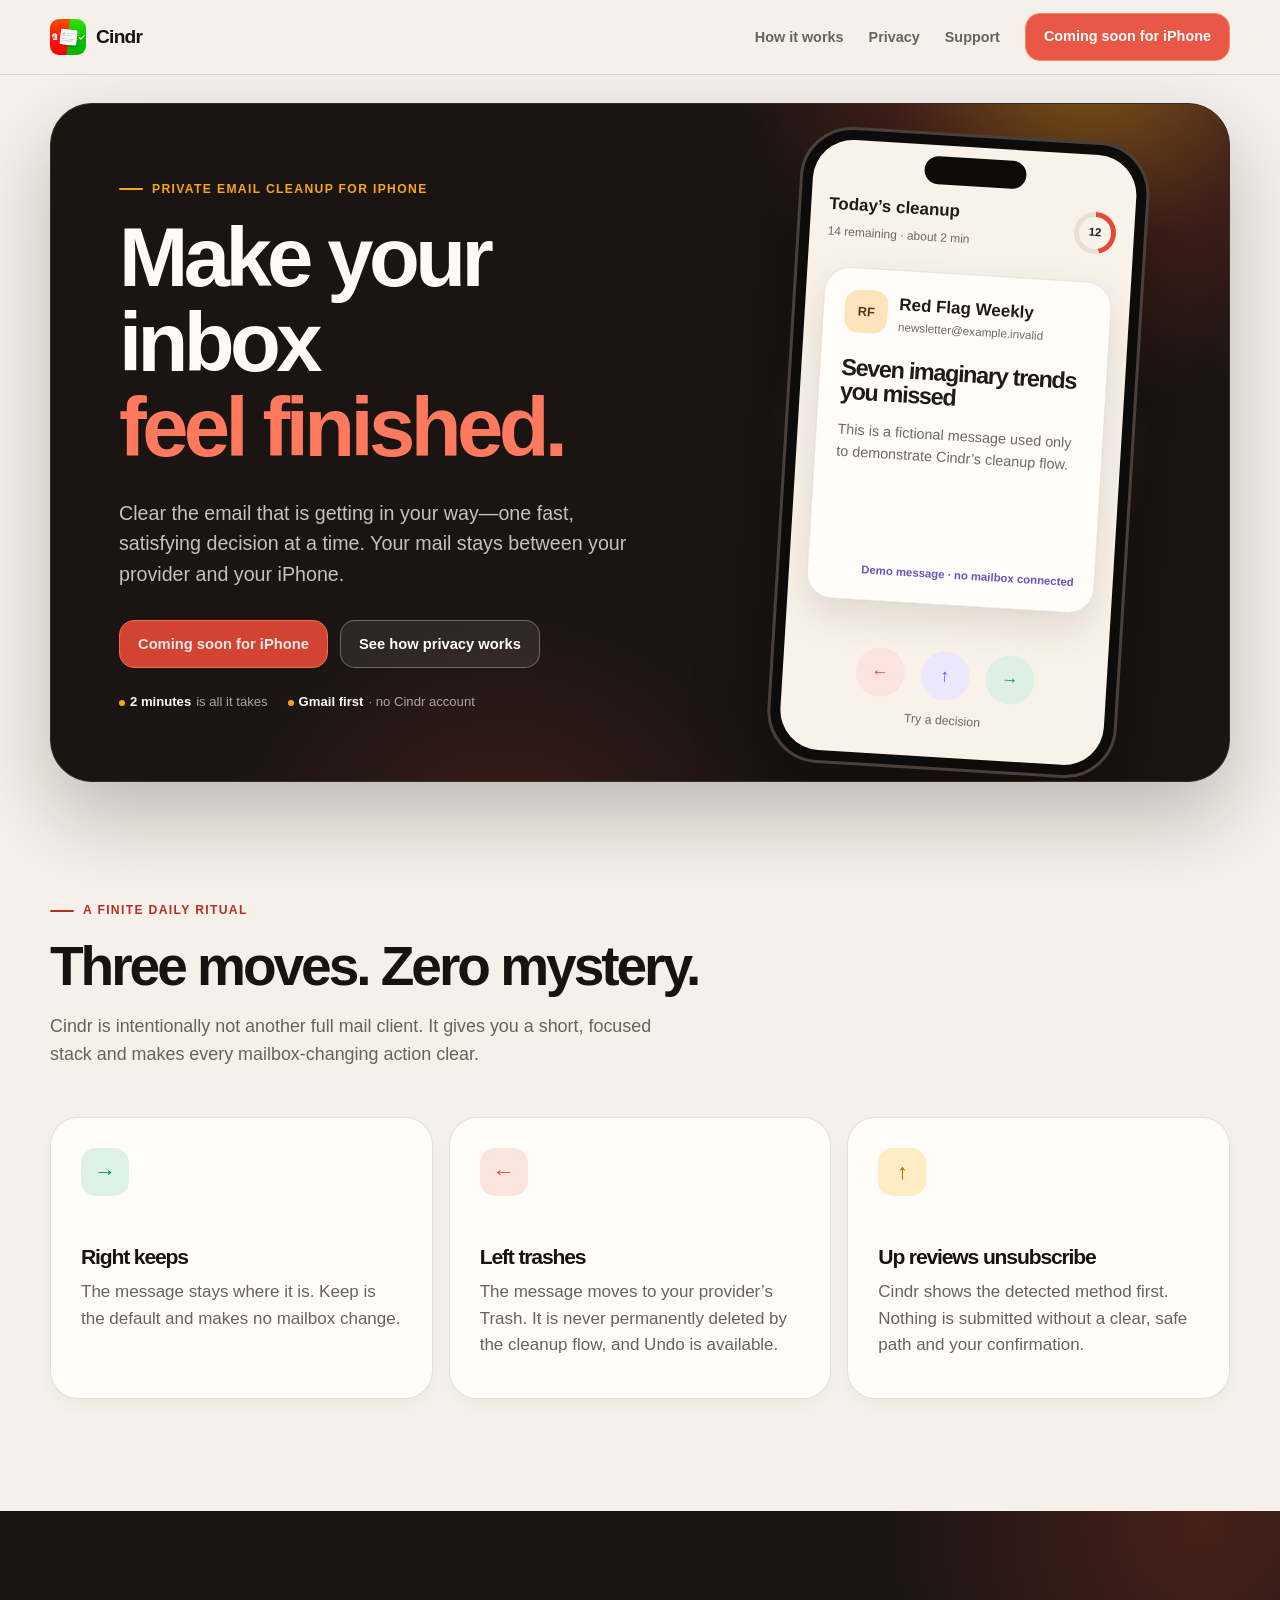
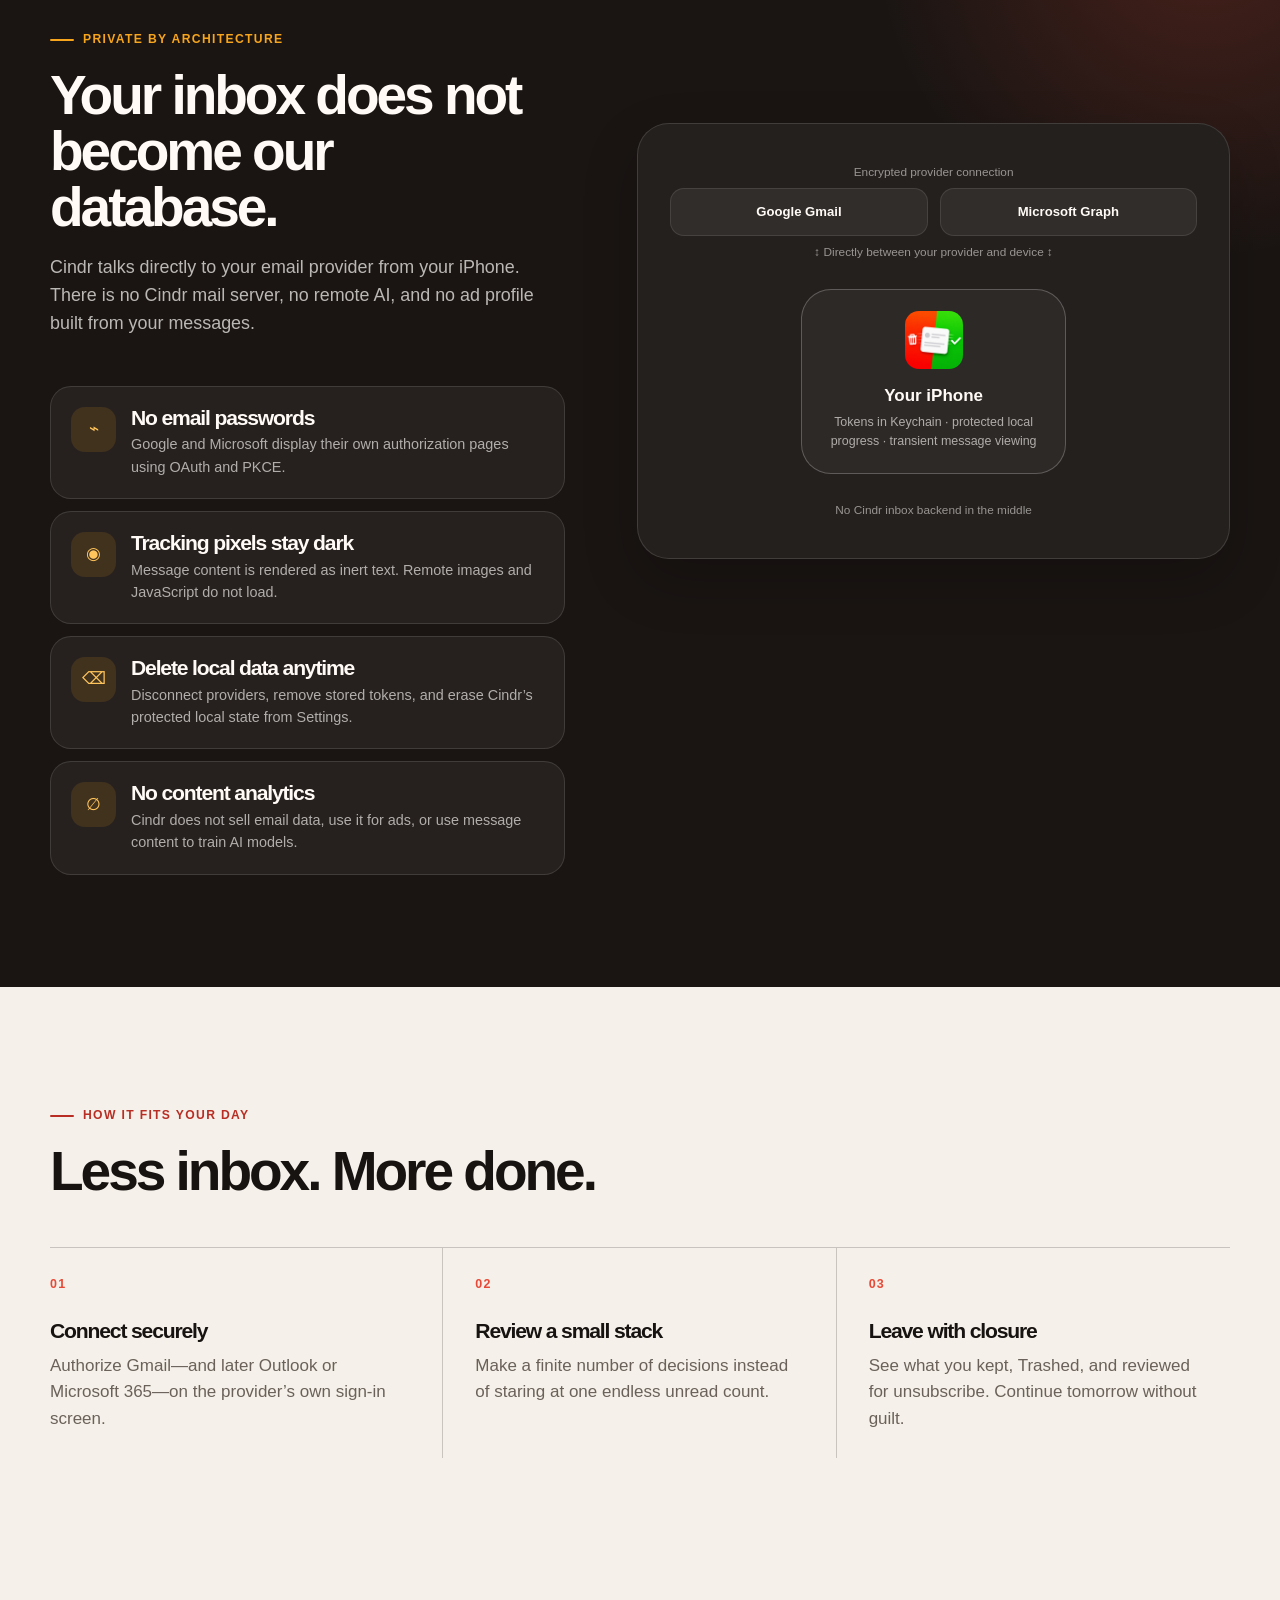
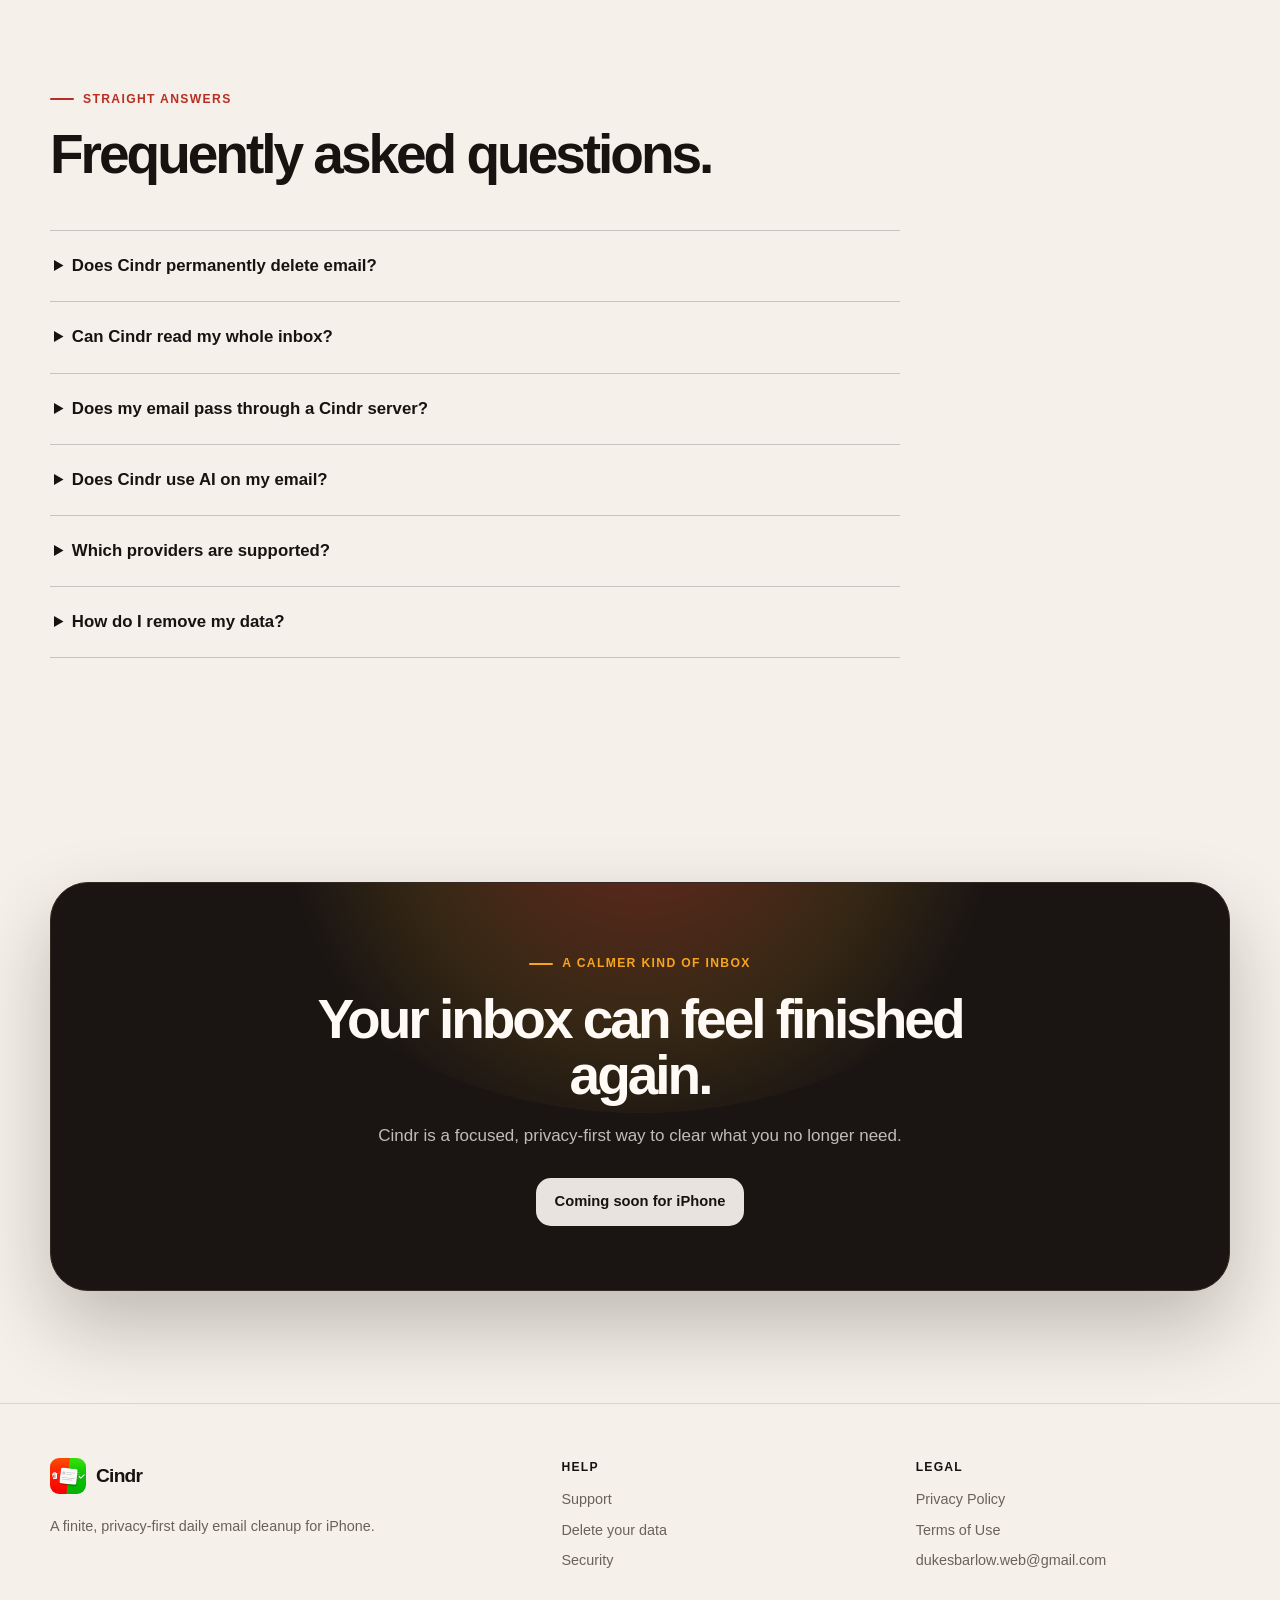
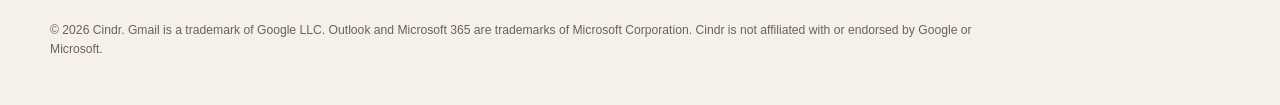
==== commit 9f31b395: "Redesign Cindr website" ====
--- a/index.html
+++ b/index.html
@@ -9,9 +9,11 @@
   <meta property="og:title" content="Cindr — Clear the inbox. Keep your privacy.">
   <meta property="og:description" content="A private, focused daily email cleanup for iPhone.">
   <meta property="og:type" content="website">
+  <meta property="og:url" content="https://cindr-website.onrender.com/">
   <meta property="og:image" content="/assets/img/cindr-icon.png">
   <title>Cindr — Clear the inbox. Keep your privacy.</title>
-  <link rel="icon" href="/assets/img/cindr-mark.svg" type="image/svg+xml">
+  <link rel="icon" href="/assets/img/favicon-32.png" type="image/png" sizes="32x32"><link rel="apple-touch-icon" href="/assets/img/apple-touch-icon.png">
+  <link rel="canonical" href="https://cindr-website.onrender.com/">
   <link rel="manifest" href="/site.webmanifest">
   <link rel="stylesheet" href="/assets/css/styles.css">
   <script src="/assets/js/site-config.js" defer></script>
@@ -21,13 +23,13 @@
   <a class="skip-link" href="#main">Skip to content</a>
   <header class="site-header">
     <nav class="nav" aria-label="Main navigation">
-      <a class="brand" href="/" aria-label="Cindr home"><img src="/assets/img/cindr-mark.svg" alt=""><span>Cindr</span></a>
+      <a class="brand" href="/" aria-label="Cindr home"><img src="/assets/img/cindr-mark.png" alt=""><span>Cindr</span></a>
       <button class="menu-button" type="button" aria-label="Open navigation" aria-expanded="false" data-menu-button>☰</button>
       <div class="nav-links" data-menu>
         <a href="#how">How it works</a>
         <a href="#privacy">Privacy</a>
         <a href="/support/">Support</a>
-        <a class="button coral" data-app-store aria-disabled="true">Coming soon for iPhone</a>
+        <a class="button primary" data-app-store aria-disabled="true">Coming soon for iPhone</a>
       </div>
     </nav>
   </header>
@@ -36,13 +38,16 @@
     <section class="hero">
       <div class="hero-copy">
         <p class="eyebrow">Private email cleanup for iPhone</p>
-        <h1>Too many <em>red flags</em> in your inbox?</h1>
-        <p>Make a few clear decisions each day. Keep what matters, move the rest to Trash, and review safe unsubscribe options—with your mailbox data processed on your iPhone.</p>
+        <h1>Make your inbox<br><em>feel finished.</em></h1>
+        <p>Clear the email that is getting in your way—one fast, satisfying decision at a time. Your mail stays between your provider and your iPhone.</p>
         <div class="hero-actions">
-          <a class="button coral" data-app-store aria-disabled="true">Coming soon for iPhone</a>
+          <a class="button primary" data-app-store aria-disabled="true">Coming soon for iPhone</a>
           <a class="button ghost" href="#privacy">See how privacy works</a>
         </div>
-        <p class="microcopy">Gmail first. Outlook and Microsoft 365 support in preparation. No Cindr account required.</p>
+        <div class="hero-proof" aria-label="Cindr highlights">
+          <span><b>2 minutes</b> is all it takes</span>
+          <span><b>Gmail first</b> · no Cindr account</span>
+        </div>
       </div>
 
       <div class="phone-stage" aria-label="Interactive preview of Cindr's email decision screen" data-swipe-demo>
@@ -86,8 +91,8 @@
         </div>
         <div class="feature-grid">
           <article class="feature-card"><div class="icon mint" aria-hidden="true">→</div><h3>Right keeps</h3><p>The message stays where it is. Keep is the default and makes no mailbox change.</p></article>
-          <article class="feature-card"><div class="icon coral" aria-hidden="true">←</div><h3>Left Trashes</h3><p>The message moves to your provider’s Trash. It is never permanently deleted by the cleanup flow, and Undo is available.</p></article>
-          <article class="feature-card"><div class="icon violet" aria-hidden="true">↑</div><h3>Up reviews unsubscribe</h3><p>Cindr shows the detected method first. Nothing is submitted without a clear, safe path and your confirmation.</p></article>
+          <article class="feature-card"><div class="icon coral" aria-hidden="true">←</div><h3>Left trashes</h3><p>The message moves to your provider’s Trash. It is never permanently deleted by the cleanup flow, and Undo is available.</p></article>
+          <article class="feature-card"><div class="icon ember" aria-hidden="true">↑</div><h3>Up reviews unsubscribe</h3><p>Cindr shows the detected method first. Nothing is submitted without a clear, safe path and your confirmation.</p></article>
         </div>
       </div>
     </section>
@@ -111,7 +116,7 @@
           <p class="flow-label">Encrypted provider connection</p>
           <div class="provider-row"><div class="provider">Google Gmail</div><div class="provider">Microsoft Graph</div></div>
           <p class="flow-label">↕ Directly between your provider and device ↕</p>
-          <div class="device"><img src="/assets/img/cindr-mark.svg" alt=""><strong>Your iPhone</strong><small>Tokens in Keychain · protected local progress · transient message viewing</small></div>
+          <div class="device"><img src="/assets/img/cindr-mark.png" alt=""><strong>Your iPhone</strong><small>Tokens in Keychain · protected local progress · transient message viewing</small></div>
           <p class="flow-label">No Cindr inbox backend in the middle</p>
         </aside>
       </div>
@@ -144,7 +149,7 @@
 
     <section class="cta">
       <div class="wrap">
-        <div class="cta-card"><h2>Your inbox can feel finished again.</h2><p>Cindr is being prepared for a small, privacy-focused iPhone release.</p><a class="button" data-app-store aria-disabled="true">Coming soon for iPhone</a></div>
+        <div class="cta-card"><p class="eyebrow">A calmer kind of inbox</p><h2>Your inbox can feel finished again.</h2><p>Cindr is a focused, privacy-first way to clear what you no longer need.</p><a class="button" data-app-store aria-disabled="true">Coming soon for iPhone</a></div>
       </div>
     </section>
   </main>
@@ -152,7 +157,7 @@
   <footer class="site-footer">
     <div class="wrap">
       <div class="footer-grid">
-        <div class="footer-brand"><a class="brand" href="/"><img src="/assets/img/cindr-mark.svg" alt=""><span>Cindr</span></a><p>A finite, privacy-first daily email cleanup for iPhone.</p></div>
+        <div class="footer-brand"><a class="brand" href="/"><img src="/assets/img/cindr-mark.png" alt=""><span>Cindr</span></a><p>A finite, privacy-first daily email cleanup for iPhone.</p></div>
         <div class="footer-links"><strong>Help</strong><a href="/support/">Support</a><a href="/data-deletion/">Delete your data</a><a href="/security/">Security</a></div>
         <div class="footer-links"><strong>Legal</strong><a href="/privacy/">Privacy Policy</a><a href="/terms/">Terms of Use</a><a data-contact="support" href="mailto:dukesbarlow.web@gmail.com">Contact</a></div>
       </div>
--- a/assets/css/styles.css
+++ b/assets/css/styles.css
@@ -1,19 +1,22 @@
 :root {
   color-scheme: light dark;
-  --canvas: #fbf7f1;
-  --surface: #ffffff;
-  --surface-2: #f2eee8;
-  --ink: #151515;
-  --muted: #6d6862;
-  --line: rgba(21, 21, 21, .1);
-  --coral: #ff453a;
-  --coral-dark: #de3029;
-  --amber: #ffa61f;
-  --mint: #1aaf7c;
-  --violet: #7357e6;
-  --shadow: 0 24px 70px rgba(53, 36, 25, .12);
+  --canvas: #f5f0e9;
+  --paper: #fffdfa;
+  --paper-soft: #eee7dd;
+  --ink: #171311;
+  --ink-soft: #2a2420;
+  --muted: #6a625a;
+  --line: rgba(23, 19, 17, .12);
+  --line-strong: rgba(23, 19, 17, .2);
+  --ember: #e84936;
+  --ember-dark: #b82e24;
+  --amber: #f7a51c;
+  --mint: #168861;
+  --violet: #6254c7;
+  --shadow: 0 24px 64px rgba(59, 38, 22, .12);
+  --shadow-deep: 0 35px 80px rgba(16, 11, 8, .24);
   --radius: 28px;
-  --max: 1160px;
+  --max: 1180px;
 }
 
 * { box-sizing: border-box; }
@@ -31,34 +34,34 @@
 a { color: inherit; }
 img, svg { display: block; max-width: 100%; }
 button, a { -webkit-tap-highlight-color: transparent; }
-:focus-visible { outline: 3px solid var(--violet); outline-offset: 4px; }
+:focus-visible { outline: 3px solid var(--amber); outline-offset: 4px; }
 
 .skip-link {
   position: fixed;
+  z-index: 100;
+  top: -80px;
   left: 16px;
-  top: -80px;
-  z-index: 100;
   padding: 12px 16px;
   border-radius: 12px;
   background: var(--ink);
-  color: var(--canvas);
+  color: var(--paper);
 }
 .skip-link:focus { top: 16px; }
 
 .site-header {
   position: sticky;
+  z-index: 50;
   top: 0;
-  z-index: 50;
-  border-bottom: 1px solid transparent;
-  background: rgba(251, 247, 241, .88);
-  backdrop-filter: blur(20px);
-  -webkit-backdrop-filter: blur(20px);
+  border-bottom: 1px solid var(--line);
+  background: color-mix(in srgb, var(--canvas) 90%, transparent);
+  backdrop-filter: blur(18px);
+  -webkit-backdrop-filter: blur(18px);
 }
 .nav {
-  width: min(calc(100% - 40px), var(--max));
-  min-height: 76px;
+  display: flex;
+  width: min(calc(100% - 48px), var(--max));
+  min-height: 74px;
   margin: 0 auto;
-  display: flex;
   align-items: center;
   justify-content: space-between;
   gap: 24px;
@@ -68,264 +71,310 @@
   align-items: center;
   gap: 10px;
   color: var(--ink);
-  font-size: 1.24rem;
-  font-weight: 800;
-  letter-spacing: -.03em;
+  font-size: 1.2rem;
+  font-weight: 850;
+  letter-spacing: -.04em;
   text-decoration: none;
 }
-.brand img { width: 38px; height: 38px; }
-.nav-links { display: flex; align-items: center; gap: 26px; }
-.nav-links a { color: var(--muted); font-size: .92rem; font-weight: 650; text-decoration: none; }
-.nav-links a:hover { color: var(--ink); }
+.brand img { width: 36px; height: 36px; border-radius: 9px; object-fit: cover; }
+.nav-links { display: flex; align-items: center; gap: 25px; }
+.nav-links a { color: var(--muted); font-size: .9rem; font-weight: 720; text-decoration: none; }
+.nav-links a:not(.button):hover { color: var(--ink); }
 .menu-button {
   display: none;
   width: 44px;
   height: 44px;
-  border: 0;
+  border: 1px solid var(--line);
   border-radius: 14px;
-  background: var(--surface-2);
+  background: var(--paper);
   color: var(--ink);
-  font-size: 1.35rem;
+  font-size: 1.25rem;
 }
 
 .button {
   display: inline-flex;
-  min-height: 52px;
+  min-height: 48px;
   align-items: center;
   justify-content: center;
-  gap: 9px;
-  padding: 13px 21px;
-  border: 0;
-  border-radius: 17px;
+  gap: 8px;
+  padding: 11px 18px;
+  border: 1px solid transparent;
+  border-radius: 15px;
   background: var(--ink);
-  color: var(--canvas);
+  color: var(--paper);
   font: inherit;
-  font-weight: 750;
+  font-size: .92rem;
+  font-weight: 800;
+  line-height: 1.1;
   text-decoration: none;
   cursor: pointer;
-  transition: transform .18s ease, box-shadow .18s ease;
-}
-.button:hover { transform: translateY(-2px); box-shadow: 0 12px 30px rgba(21, 21, 21, .16); }
-.button.coral { background: linear-gradient(135deg, var(--coral), var(--coral-dark)); color: #fff; }
-.button.ghost { background: var(--surface); color: var(--ink); border: 1px solid var(--line); }
-.button[aria-disabled="true"] { cursor: default; opacity: .86; }
+  transition: transform .18s ease, box-shadow .18s ease, background .18s ease;
+}
+.button:hover { transform: translateY(-2px); box-shadow: 0 12px 24px rgba(20, 15, 11, .18); }
+.button.primary { border-color: #ff7c4d; background: var(--ember); color: #fff; }
+.button.primary:hover { background: var(--ember-dark); }
+.button.ghost { border-color: rgba(255, 255, 255, .3); background: rgba(255, 255, 255, .08); color: #fff; }
+.button.ghost:hover { border-color: rgba(255, 255, 255, .55); background: rgba(255, 255, 255, .15); }
+.button[aria-disabled="true"] { cursor: default; opacity: .9; }
 .button[aria-disabled="true"]:hover { transform: none; box-shadow: none; }
 
 .hero {
-  width: min(calc(100% - 40px), var(--max));
-  min-height: 720px;
-  margin: 0 auto;
-  padding: 72px 0 90px;
+  position: relative;
+  isolation: isolate;
   display: grid;
-  grid-template-columns: minmax(0, 1.02fr) minmax(360px, .8fr);
-  align-items: center;
-  gap: 72px;
-}
+  width: min(calc(100% - 48px), var(--max));
+  min-height: 650px;
+  margin: 28px auto 0;
+  grid-template-columns: minmax(0, 1.06fr) minmax(380px, .94fr);
+  align-items: center;
+  gap: 28px;
+  overflow: hidden;
+  border: 1px solid #352a25;
+  border-radius: 42px;
+  background: #1a1513;
+  box-shadow: var(--shadow-deep);
+}
+.hero::before, .hero::after {
+  position: absolute;
+  z-index: -1;
+  content: "";
+  border-radius: 999px;
+  pointer-events: none;
+}
+.hero::before {
+  top: -440px;
+  right: -240px;
+  width: 760px;
+  height: 760px;
+  background: radial-gradient(circle, rgba(248, 165, 28, .48) 0, rgba(232, 73, 54, .18) 38%, transparent 67%);
+}
+.hero::after {
+  bottom: -420px;
+  left: 12%;
+  width: 620px;
+  height: 620px;
+  background: radial-gradient(circle, rgba(232, 73, 54, .18) 0, transparent 67%);
+}
+.hero-copy { position: relative; z-index: 1; padding: 68px 0 68px 68px; color: #fffaf5; }
 .eyebrow {
   display: inline-flex;
   align-items: center;
-  gap: 8px;
-  margin: 0 0 18px;
-  color: var(--coral-dark);
-  font-size: .79rem;
-  font-weight: 850;
-  letter-spacing: .09em;
+  gap: 9px;
+  margin: 0 0 20px;
+  color: var(--amber);
+  font-size: .76rem;
+  font-weight: 900;
+  letter-spacing: .11em;
+  line-height: 1.2;
   text-transform: uppercase;
 }
-.eyebrow::before { content: ""; width: 26px; height: 3px; border-radius: 99px; background: linear-gradient(90deg, var(--coral), var(--amber)); }
-h1, h2, h3 { margin: 0; line-height: 1.06; letter-spacing: -.045em; }
-h1 { max-width: 780px; font-size: clamp(3.25rem, 7.4vw, 6.85rem); font-weight: 900; }
-h2 { font-size: clamp(2.25rem, 4.8vw, 4.45rem); font-weight: 880; }
-h3 { font-size: 1.38rem; font-weight: 800; }
-.hero h1 em { color: var(--coral); font-style: normal; }
-.hero-copy > p:not(.eyebrow) { max-width: 620px; margin: 25px 0 30px; color: var(--muted); font-size: clamp(1.12rem, 2vw, 1.35rem); }
+.eyebrow::before { width: 24px; height: 2px; border-radius: 99px; background: currentColor; content: ""; }
+h1, h2, h3 { margin: 0; color: inherit; line-height: 1.02; letter-spacing: -.055em; }
+h1 { max-width: 680px; font-size: clamp(3.35rem, 6.5vw, 6.55rem); font-weight: 900; }
+h2 { font-size: clamp(2.25rem, 4.3vw, 4.25rem); font-weight: 880; }
+h3 { font-size: 1.32rem; font-weight: 830; }
+.hero h1 em { color: #ff795f; font-style: normal; }
+.hero-copy > p:not(.eyebrow) { max-width: 560px; margin: 27px 0 31px; color: rgba(255, 253, 250, .74); font-size: clamp(1.08rem, 1.7vw, 1.23rem); }
 .hero-actions { display: flex; flex-wrap: wrap; gap: 12px; }
-.microcopy { margin-top: 16px; color: var(--muted); font-size: .82rem; }
-
-.phone-stage { position: relative; display: grid; place-items: center; min-height: 610px; }
+.hero-proof { display: flex; flex-wrap: wrap; gap: 9px 20px; margin-top: 24px; color: rgba(255, 253, 250, .62); font-size: .82rem; }
+.hero-proof span { display: inline-flex; align-items: center; gap: 5px; }
+.hero-proof span::before { width: 6px; height: 6px; border-radius: 50%; background: var(--amber); content: ""; }
+.hero-proof b { color: #fffaf5; font-weight: 760; }
+
+.phone-stage { position: relative; z-index: 1; display: grid; min-height: 600px; place-items: center; }
 .phone-stage::before {
+  position: absolute;
+  width: 390px;
+  height: 390px;
+  border-radius: 50%;
+  background: radial-gradient(circle, rgba(255, 222, 165, .34), rgba(255, 146, 81, .13) 42%, transparent 70%);
   content: "";
-  position: absolute;
-  width: min(430px, 100vw);
-  height: min(430px, 100vw);
-  border-radius: 50%;
-  background: radial-gradient(circle at 35% 35%, rgba(255, 166, 31, .42), rgba(255, 69, 58, .17) 48%, transparent 70%);
-  filter: blur(4px);
 }
 .phone {
   position: relative;
-  width: min(360px, 90vw);
-  padding: 11px;
-  border: 3px solid #2a2928;
-  border-radius: 55px;
-  background: #111;
-  box-shadow: 0 42px 90px rgba(46, 27, 16, .24);
-  transform: rotate(3deg);
-}
-.phone-screen {
-  position: relative;
-  min-height: 600px;
-  overflow: hidden;
-  padding: 54px 18px 24px;
-  border-radius: 42px;
-  background: var(--canvas);
-}
-.phone-island { position: absolute; top: 12px; left: 50%; width: 105px; height: 28px; transform: translateX(-50%); border-radius: 20px; background: #111; }
+  width: min(350px, 88vw);
+  padding: 10px;
+  border: 3px solid #4a403b;
+  border-radius: 52px;
+  background: #0e0c0b;
+  box-shadow: 0 35px 70px rgba(0, 0, 0, .34);
+  transform: rotate(3.5deg) translateY(10px);
+}
+.phone-screen { position: relative; min-height: 574px; overflow: hidden; padding: 52px 18px 24px; border-radius: 40px; background: #f8f2ea; color: #211b18; }
+.phone-island { position: absolute; top: 11px; left: 50%; width: 102px; height: 28px; transform: translateX(-50%); border-radius: 20px; background: #0e0c0b; }
 .phone-head { display: flex; align-items: center; justify-content: space-between; margin-bottom: 22px; }
-.phone-head strong { font-size: 1.08rem; }
-.progress-ring { display: grid; width: 42px; height: 42px; place-items: center; border-radius: 50%; background: conic-gradient(var(--coral) 0 46%, var(--surface-2) 46%); font-size: .72rem; font-weight: 800; }
-.progress-ring::after { content: "12"; display: grid; width: 32px; height: 32px; place-items: center; border-radius: 50%; background: var(--canvas); }
-.card-stack { position: relative; min-height: 375px; }
+.phone-head strong { font-size: 1.06rem; }
+.phone-head small { color: #706760; font-size: .75rem; }
+.progress-ring { display: grid; width: 42px; height: 42px; place-items: center; border-radius: 50%; background: conic-gradient(var(--ember) 0 46%, #e9dfd3 46%); font-size: .72rem; font-weight: 850; }
+.progress-ring::after { display: grid; width: 32px; height: 32px; place-items: center; border-radius: 50%; background: #f8f2ea; content: "12"; }
+.card-stack { position: relative; min-height: 360px; }
 .mail-card {
   position: relative;
   z-index: 2;
-  min-height: 345px;
-  padding: 22px;
-  border: 1px solid var(--line);
-  border-radius: 27px;
-  background: var(--surface);
-  box-shadow: var(--shadow);
+  min-height: 332px;
+  padding: 21px;
+  border: 1px solid rgba(30, 24, 20, .1);
+  border-radius: 26px;
+  background: #fffdf9;
+  box-shadow: 0 16px 38px rgba(69, 47, 30, .13);
   touch-action: none;
   user-select: none;
   transition: transform .34s cubic-bezier(.2,.8,.2,1), opacity .28s ease;
 }
-.mail-card.is-dragging { transition: none; cursor: grabbing; }
-.card-stack::before, .card-stack::after { content: ""; position: absolute; left: 4%; right: 4%; height: 330px; border-radius: 27px; background: var(--surface-2); }
-.card-stack::before { z-index: 0; top: 20px; transform: scale(.94); opacity: .65; }
-.card-stack::after { z-index: 1; top: 10px; transform: scale(.97); opacity: .9; }
+.mail-card.is-dragging { cursor: grabbing; transition: none; }
+.card-stack::before, .card-stack::after { position: absolute; right: 4%; left: 4%; height: 317px; border-radius: 26px; background: #eae1d6; content: ""; }
+.card-stack::before { z-index: 0; top: 19px; transform: scale(.94); opacity: .65; }
+.card-stack::after { z-index: 1; top: 10px; transform: scale(.97); opacity: .92; }
 .sender { display: flex; align-items: center; gap: 11px; }
-.avatar { display: grid; width: 44px; height: 44px; flex: 0 0 auto; place-items: center; border-radius: 50%; background: rgba(255, 166, 31, .18); font-weight: 800; }
+.avatar { display: grid; width: 43px; height: 43px; flex: 0 0 auto; place-items: center; border-radius: 14px; background: #fde4ba; color: #5c3610; font-size: .8rem; font-weight: 850; }
 .sender-meta { min-width: 0; }
 .sender-meta strong, .sender-meta span { display: block; overflow: hidden; text-overflow: ellipsis; white-space: nowrap; }
-.sender-meta span { color: var(--muted); font-size: .75rem; }
-.mail-card h3 { margin-top: 24px; font-size: 1.55rem; }
-.mail-card > p { color: var(--muted); font-size: .92rem; }
-.card-badge { position: absolute; right: 20px; bottom: 20px; color: var(--violet); font-size: .73rem; font-weight: 750; }
-.decision-hint { position: absolute; inset: 0; display: grid; place-items: center; border-radius: inherit; font-size: 2.1rem; font-weight: 900; opacity: 0; pointer-events: none; }
+.sender-meta span { color: #706760; font-size: .73rem; }
+.mail-card h3 { margin-top: 23px; font-size: 1.46rem; }
+.mail-card > p { color: #706760; font-size: .9rem; }
+.card-badge { position: absolute; right: 20px; bottom: 20px; color: #6b51bd; font-size: .71rem; font-weight: 780; }
+.decision-hint { position: absolute; inset: 0; display: grid; place-items: center; border-radius: inherit; font-size: 2rem; font-weight: 900; opacity: 0; pointer-events: none; }
 .mail-card[data-state="keep"] .decision-hint.keep, .mail-card[data-state="trash"] .decision-hint.trash { opacity: .94; }
-.decision-hint.keep { color: var(--mint); background: rgba(26, 175, 124, .12); }
-.decision-hint.trash { color: var(--coral); background: rgba(255, 69, 58, .12); }
-.demo-actions { display: flex; justify-content: center; gap: 17px; margin-top: 18px; }
-.demo-actions button { width: 50px; height: 50px; border: 0; border-radius: 50%; font-size: 1.1rem; font-weight: 900; cursor: pointer; }
-.demo-actions [data-demo-action="trash"] { color: var(--coral); background: rgba(255, 69, 58, .12); }
-.demo-actions [data-demo-action="unsubscribe"] { color: var(--violet); background: rgba(115, 87, 230, .12); }
-.demo-actions [data-demo-action="keep"] { color: var(--mint); background: rgba(26, 175, 124, .12); }
-.demo-status { min-height: 22px; margin-top: 12px; color: var(--muted); font-size: .78rem; text-align: center; }
-
-.section { padding: 110px 0; }
-.section.alt { background: var(--ink); color: var(--canvas); }
-.wrap { width: min(calc(100% - 40px), var(--max)); margin: 0 auto; }
-.section-heading { max-width: 760px; margin-bottom: 52px; }
-.section-heading p { max-width: 650px; margin: 20px 0 0; color: var(--muted); font-size: 1.17rem; }
-.alt .section-heading p, .alt .muted { color: rgba(251, 247, 241, .67); }
-.feature-grid { display: grid; grid-template-columns: repeat(3, 1fr); gap: 18px; }
-.feature-card { min-height: 275px; padding: 29px; border: 1px solid var(--line); border-radius: var(--radius); background: var(--surface); }
-.feature-card .icon { display: grid; width: 48px; height: 48px; margin-bottom: 50px; place-items: center; border-radius: 15px; font-size: 1.35rem; }
+.decision-hint.keep { color: #12845d; background: rgba(22, 136, 97, .11); }
+.decision-hint.trash { color: var(--ember); background: rgba(232, 73, 54, .11); }
+.demo-actions { display: flex; justify-content: center; gap: 16px; margin-top: 18px; }
+.demo-actions button { width: 49px; height: 49px; border: 0; border-radius: 50%; font-size: 1.1rem; font-weight: 900; cursor: pointer; }
+.demo-actions [data-demo-action="trash"] { background: #fce3df; color: var(--ember); }
+.demo-actions [data-demo-action="unsubscribe"] { background: #ece8fb; color: var(--violet); }
+.demo-actions [data-demo-action="keep"] { background: #deefe8; color: var(--mint); }
+.demo-status { min-height: 22px; margin-top: 11px; color: #706760; font-size: .77rem; text-align: center; }
+
+.section { padding: 112px 0; }
+.wrap { width: min(calc(100% - 48px), var(--max)); margin: 0 auto; }
+.section-heading { max-width: 730px; margin-bottom: 48px; }
+.section-heading .eyebrow { color: var(--ember-dark); }
+.section-heading p:not(.eyebrow) { max-width: 640px; margin: 19px 0 0; color: var(--muted); font-size: 1.12rem; }
+.feature-grid { display: grid; grid-template-columns: repeat(3, 1fr); gap: 16px; }
+.feature-card { min-height: 282px; padding: 30px; border: 1px solid var(--line); border-radius: var(--radius); background: var(--paper); box-shadow: 0 8px 18px rgba(59, 38, 22, .03); }
+.feature-card .icon { display: grid; width: 48px; height: 48px; margin-bottom: 50px; place-items: center; border-radius: 15px; font-size: 1.35rem; font-weight: 900; }
 .feature-card p { margin: 12px 0 0; color: var(--muted); }
-.icon.mint { color: var(--mint); background: rgba(26,175,124,.13); }
-.icon.coral { color: var(--coral); background: rgba(255,69,58,.13); }
-.icon.violet { color: var(--violet); background: rgba(115,87,230,.13); }
-
-.trust-grid { display: grid; grid-template-columns: .9fr 1.1fr; gap: 75px; align-items: start; }
-.trust-list { display: grid; gap: 13px; }
-.trust-item { display: grid; grid-template-columns: 47px 1fr; gap: 15px; padding: 21px; border: 1px solid rgba(251,247,241,.12); border-radius: 22px; background: rgba(255,255,255,.05); }
-.trust-item .icon { display: grid; width: 47px; height: 47px; place-items: center; border-radius: 15px; background: rgba(255,69,58,.14); color: #ff776f; }
-.trust-item p { margin: 4px 0 0; color: rgba(251,247,241,.64); font-size: .91rem; }
-.trust-diagram { position: sticky; top: 110px; padding: 34px; border: 1px solid rgba(251,247,241,.12); border-radius: 34px; background: rgba(255,255,255,.05); }
-.device { width: min(265px, 100%); margin: 28px auto; padding: 22px; border: 2px solid rgba(251,247,241,.3); border-radius: 38px; text-align: center; }
-.device img { width: 62px; margin: 0 auto 15px; }
-.device small { display: block; color: rgba(251,247,241,.6); }
-.provider-row { display: flex; align-items: center; justify-content: space-between; gap: 15px; }
-.provider { flex: 1; padding: 14px; border-radius: 15px; background: rgba(255,255,255,.08); font-size: .85rem; font-weight: 700; text-align: center; }
-.flow-label { margin: 6px 0; color: rgba(251,247,241,.5); font-size: .75rem; text-align: center; }
-
-.steps { display: grid; grid-template-columns: repeat(3, 1fr); counter-reset: steps; gap: 24px; }
-.step { counter-increment: steps; padding: 15px 5px; }
-.step::before { content: "0" counter(steps); display: block; margin-bottom: 25px; color: var(--coral); font-size: .82rem; font-weight: 900; letter-spacing: .1em; }
-.step p { color: var(--muted); }
-
-.faq { max-width: 840px; }
-.faq details { border-top: 1px solid var(--line); }
-.faq details:last-child { border-bottom: 1px solid var(--line); }
-.faq summary { padding: 23px 8px; cursor: pointer; font-size: 1.08rem; font-weight: 750; }
-.faq details p { max-width: 720px; margin: -5px 8px 24px; color: var(--muted); }
-
-.cta { padding: 105px 0; }
-.cta-card { overflow: hidden; padding: 62px; border-radius: 38px; background: linear-gradient(135deg, var(--coral), #ff6c35 58%, var(--amber)); color: #fff; text-align: center; box-shadow: 0 30px 80px rgba(255,69,58,.25); }
-.cta-card h2 { max-width: 780px; margin: 0 auto; }
-.cta-card p { max-width: 580px; margin: 20px auto 28px; color: rgba(255,255,255,.85); }
-.cta-card .button { background: #fff; color: #1a1715; }
-
-.site-footer { padding: 52px 0 35px; border-top: 1px solid var(--line); }
+.icon.mint { color: var(--mint); background: #ddf1e9; }
+.icon.coral { color: var(--ember); background: #fce4df; }
+.icon.ember { color: #ae6400; background: #ffebc4; }
+
+.section.alt { position: relative; overflow: hidden; background: #1a1513; color: #fffaf5; }
+.section.alt::before { position: absolute; top: -340px; right: -280px; width: 710px; height: 710px; border-radius: 50%; background: radial-gradient(circle, rgba(232, 73, 54, .22), transparent 66%); content: ""; }
+.section.alt > .wrap { position: relative; }
+.alt .section-heading .eyebrow { color: var(--amber); }
+.alt .section-heading p:not(.eyebrow) { color: rgba(255, 253, 250, .7); }
+.trust-grid { display: grid; grid-template-columns: minmax(0, .93fr) minmax(390px, 1.07fr); gap: 72px; align-items: start; }
+.trust-list { display: grid; gap: 12px; }
+.trust-item { display: grid; grid-template-columns: 45px 1fr; gap: 15px; padding: 20px; border: 1px solid rgba(255,255,255,.12); border-radius: 21px; background: rgba(255,255,255,.055); }
+.trust-item .icon { display: grid; width: 45px; height: 45px; place-items: center; border-radius: 14px; background: rgba(247, 165, 28, .13); color: #ffc45b; }
+.trust-item p { margin: 5px 0 0; color: rgba(255, 253, 250, .64); font-size: .9rem; }
+.trust-diagram { position: sticky; top: 100px; padding: 32px; border: 1px solid rgba(255,255,255,.13); border-radius: 32px; background: #24201e; box-shadow: 0 22px 55px rgba(0,0,0,.2); }
+.device { width: min(265px, 100%); margin: 27px auto; padding: 21px; border: 1px solid rgba(255,255,255,.23); border-radius: 30px; background: rgba(255,255,255,.045); text-align: center; }
+.device img { width: 58px; margin: 0 auto 14px; border-radius: 14px; }
+.device small { display: block; margin-top: 4px; color: rgba(255, 253, 250, .62); font-size: .78rem; }
+.provider-row { display: flex; align-items: center; justify-content: space-between; gap: 12px; }
+.provider { flex: 1; padding: 13px; border: 1px solid rgba(255,255,255,.1); border-radius: 14px; background: rgba(255,255,255,.06); font-size: .82rem; font-weight: 760; text-align: center; }
+.flow-label { margin: 7px 0; color: rgba(255,253,250,.53); font-size: .74rem; text-align: center; }
+
+.steps { display: grid; grid-template-columns: repeat(3, 1fr); gap: 0; counter-reset: steps; border-top: 1px solid var(--line-strong); }
+.step { position: relative; min-height: 210px; padding: 27px 32px 10px 0; counter-increment: steps; }
+.step:not(:last-child) { border-right: 1px solid var(--line-strong); padding-right: 32px; }
+.step + .step { padding-left: 32px; }
+.step::before { display: block; margin-bottom: 26px; color: var(--ember); content: "0" counter(steps); font-size: .78rem; font-weight: 900; letter-spacing: .1em; }
+.step p { margin: 11px 0 0; color: var(--muted); }
+
+.faq { max-width: 850px; }
+.faq details { border-top: 1px solid var(--line-strong); }
+.faq details:last-child { border-bottom: 1px solid var(--line-strong); }
+.faq summary { padding: 22px 4px; cursor: pointer; font-size: 1.05rem; font-weight: 780; }
+.faq details p { max-width: 730px; margin: -4px 4px 23px; color: var(--muted); }
+.faq a { color: var(--ember-dark); font-weight: 720; }
+
+.cta { padding: 112px 0; }
+.cta-card { position: relative; isolation: isolate; overflow: hidden; padding: 64px; border: 1px solid #342822; border-radius: 38px; background: #1a1513; color: #fffaf5; text-align: center; box-shadow: var(--shadow-deep); }
+.cta-card::before { position: absolute; z-index: -1; top: -410px; left: 50%; width: 820px; height: 640px; transform: translateX(-50%); border-radius: 50%; background: radial-gradient(circle, rgba(232, 73, 54, .38), rgba(247, 165, 28, .13) 45%, transparent 69%); content: ""; }
+.cta-card .eyebrow { justify-content: center; color: var(--amber); }
+.cta-card h2 { max-width: 760px; margin: 0 auto; }
+.cta-card p:not(.eyebrow) { max-width: 560px; margin: 20px auto 28px; color: rgba(255,253,250,.72); }
+.cta-card .button { background: #fffaf5; color: #171311; }
+.cta-card .button:hover { background: #fff; }
+
+.site-footer { padding: 54px 0 34px; border-top: 1px solid var(--line); }
 .footer-grid { display: grid; grid-template-columns: 1.5fr 1fr 1fr; gap: 40px; }
-.footer-brand p { max-width: 380px; color: var(--muted); font-size: .9rem; }
-.footer-links strong { display: block; margin-bottom: 12px; font-size: .82rem; text-transform: uppercase; letter-spacing: .08em; }
-.footer-links a { display: block; width: fit-content; margin: 7px 0; color: var(--muted); font-size: .91rem; text-decoration: none; }
-.footer-links a:hover { color: var(--ink); }
-.copyright { margin-top: 42px; color: var(--muted); font-size: .78rem; }
+.footer-brand p { max-width: 360px; margin-top: 13px; color: var(--muted); font-size: .9rem; }
+.footer-links strong { display: block; margin-bottom: 12px; font-size: .76rem; letter-spacing: .1em; text-transform: uppercase; }
+.footer-links a { display: block; width: fit-content; margin: 8px 0; color: var(--muted); font-size: .9rem; text-decoration: none; }
+.footer-links a:hover { color: var(--ember-dark); }
+.copyright { max-width: 940px; margin-top: 42px; color: var(--muted); font-size: .76rem; }
 
 .legal-hero { padding: 90px 0 55px; }
 .legal-hero h1 { max-width: 900px; font-size: clamp(3rem, 7vw, 6rem); }
 .legal-hero .lede { max-width: 720px; color: var(--muted); font-size: 1.18rem; }
 .legal-layout { display: grid; grid-template-columns: 220px minmax(0, 760px); gap: 75px; padding-bottom: 110px; }
-.legal-nav { position: sticky; top: 105px; align-self: start; padding: 20px; border-radius: 19px; background: var(--surface-2); }
+.legal-nav { position: sticky; top: 100px; align-self: start; padding: 20px; border: 1px solid var(--line); border-radius: 19px; background: var(--paper); }
 .legal-nav strong { display: block; margin-bottom: 11px; font-size: .75rem; letter-spacing: .08em; text-transform: uppercase; }
 .legal-nav a { display: block; margin: 7px 0; color: var(--muted); font-size: .86rem; text-decoration: none; }
-.legal-content h2 { margin: 55px 0 14px; font-size: 2rem; letter-spacing: -.03em; }
+.legal-nav a:hover { color: var(--ember-dark); }
+.legal-content h2 { margin: 55px 0 14px; font-size: 2rem; letter-spacing: -.035em; }
 .legal-content h2:first-child { margin-top: 0; }
-.legal-content h3 { margin: 30px 0 8px; font-size: 1.15rem; letter-spacing: -.02em; }
-.legal-content p, .legal-content li { color: #4f4b46; }
+.legal-content h3 { margin: 30px 0 8px; font-size: 1.15rem; letter-spacing: -.025em; }
+.legal-content p, .legal-content li { color: #514a44; }
 .legal-content li { margin: 8px 0; }
-.legal-content a { color: var(--coral-dark); font-weight: 650; }
-.notice { padding: 19px 21px; border-left: 4px solid var(--amber); border-radius: 0 16px 16px 0; background: rgba(255,166,31,.11); }
+.legal-content a { color: var(--ember-dark); font-weight: 700; }
+.notice { padding: 19px 21px; border-left: 4px solid var(--amber); border-radius: 0 16px 16px 0; background: #fff0d1; }
 .support-grid { display: grid; grid-template-columns: repeat(2, 1fr); gap: 18px; margin: 30px 0 55px; }
-.support-card { padding: 25px; border: 1px solid var(--line); border-radius: 22px; background: var(--surface); text-decoration: none; }
+.support-card { padding: 25px; border: 1px solid var(--line); border-radius: 22px; background: var(--paper); text-decoration: none; }
+.support-card:hover { border-color: rgba(232, 73, 54, .45); box-shadow: var(--shadow); }
 .support-card p { margin: 7px 0 0; color: var(--muted); font-size: .9rem; }
 .error-page { min-height: 80vh; display: grid; align-content: center; text-align: center; }
-.error-page > img { width: 80px; margin: 0 auto 28px; }
+.error-page > img { width: 80px; margin: 0 auto 28px; border-radius: 18px; }
 .error-page .eyebrow { justify-content: center; }
 .error-page h1 { margin: auto; }
 .error-page .lede { margin: 24px auto; }
 
 @media (prefers-color-scheme: dark) {
-  :root { --canvas: #0e0d0c; --surface: #1c1a19; --surface-2: #272422; --ink: #f8f4ef; --muted: #aaa39c; --line: rgba(255,255,255,.1); --shadow: 0 24px 70px rgba(0,0,0,.4); }
-  .site-header { background: rgba(14,13,12,.86); }
-  .legal-content p, .legal-content li { color: #c2bbb4; }
-  .alt { background: #050505; }
-  .phone { border-color: #393634; }
-}
-
-@media (max-width: 860px) {
+  :root { --canvas: #100e0d; --paper: #1c1816; --paper-soft: #28221f; --ink: #fffaf5; --ink-soft: #fffaf5; --muted: #b6aaa0; --line: rgba(255,255,255,.11); --line-strong: rgba(255,255,255,.2); --shadow: 0 24px 64px rgba(0,0,0,.28); --shadow-deep: 0 35px 80px rgba(0,0,0,.45); }
+  .site-header { background: color-mix(in srgb, var(--canvas) 90%, transparent); }
+  .menu-button { background: var(--paper); }
+  .phone-screen { background: #f8f2ea; color: #211b18; }
+  .section.alt { background: #090807; }
+  .legal-content p, .legal-content li { color: #c9beb5; }
+  .notice { color: #312313; }
+}
+
+@media (max-width: 900px) {
   .menu-button { display: inline-grid; place-items: center; }
-  .nav-links { position: absolute; top: 72px; left: 20px; right: 20px; display: none; padding: 18px; border: 1px solid var(--line); border-radius: 20px; background: var(--surface); box-shadow: var(--shadow); }
+  .nav-links { position: absolute; top: 64px; right: 24px; left: 24px; display: none; padding: 16px; border: 1px solid var(--line); border-radius: 20px; background: var(--paper); box-shadow: var(--shadow); }
   .nav-links[data-open="true"] { display: grid; }
-  .hero { grid-template-columns: 1fr; padding-top: 55px; gap: 25px; }
-  .hero-copy { text-align: center; }
-  .hero-copy > p:not(.eyebrow) { margin-left: auto; margin-right: auto; }
-  .hero-actions { justify-content: center; }
-  .phone-stage { min-height: 650px; }
-  .feature-grid, .steps { grid-template-columns: 1fr; }
-  .feature-card { min-height: auto; }
-  .feature-card .icon { margin-bottom: 28px; }
-  .trust-grid { grid-template-columns: 1fr; gap: 45px; }
+  .hero { min-height: auto; grid-template-columns: 1fr; gap: 12px; }
+  .hero-copy { padding: 62px 54px 30px; text-align: center; }
+  .hero-copy > p:not(.eyebrow) { margin-right: auto; margin-left: auto; }
+  .hero-actions, .hero-proof { justify-content: center; }
+  .phone-stage { min-height: 610px; }
+  .trust-grid { grid-template-columns: 1fr; gap: 42px; }
   .trust-diagram { position: static; }
   .legal-layout { grid-template-columns: 1fr; gap: 30px; }
   .legal-nav { position: static; }
 }
 
-@media (max-width: 600px) {
+@media (max-width: 650px) {
   body { font-size: 16px; }
-  .nav { width: min(calc(100% - 28px), var(--max)); }
-  .hero, .wrap { width: min(calc(100% - 28px), var(--max)); }
-  .hero { min-height: auto; padding-bottom: 60px; }
-  h1 { font-size: clamp(3rem, 14vw, 4.3rem); }
-  .phone-stage { min-height: 600px; }
-  .phone { width: 325px; }
-  .phone-screen { min-height: 555px; }
-  .mail-card { min-height: 310px; }
-  .card-stack { min-height: 340px; }
-  .section { padding: 78px 0; }
-  .cta-card { padding: 45px 22px; border-radius: 28px; }
+  .nav, .hero, .wrap { width: min(calc(100% - 28px), var(--max)); }
+  .hero { margin-top: 14px; border-radius: 28px; }
+  .hero-copy { padding: 49px 23px 21px; }
+  h1 { font-size: clamp(3rem, 14vw, 4.25rem); }
+  .phone-stage { min-height: 585px; }
+  .phone { width: min(324px, 86vw); transform: rotate(2.5deg) translateY(10px); }
+  .phone-screen { min-height: 548px; }
+  .card-stack { min-height: 339px; }
+  .mail-card { min-height: 312px; }
+  .section, .cta { padding: 78px 0; }
+  .section-heading { margin-bottom: 35px; }
+  .feature-grid, .steps { grid-template-columns: 1fr; }
+  .feature-card { min-height: 0; padding: 27px; }
+  .feature-card .icon { margin-bottom: 28px; }
+  .step, .step:not(:last-child), .step + .step { min-height: 0; padding: 25px 0; border-right: 0; border-bottom: 1px solid var(--line-strong); }
+  .step:last-child { border-bottom: 0; }
+  .cta-card { padding: 48px 22px; border-radius: 28px; }
   .footer-grid { grid-template-columns: 1fr; gap: 25px; }
   .support-grid { grid-template-columns: 1fr; }
 }
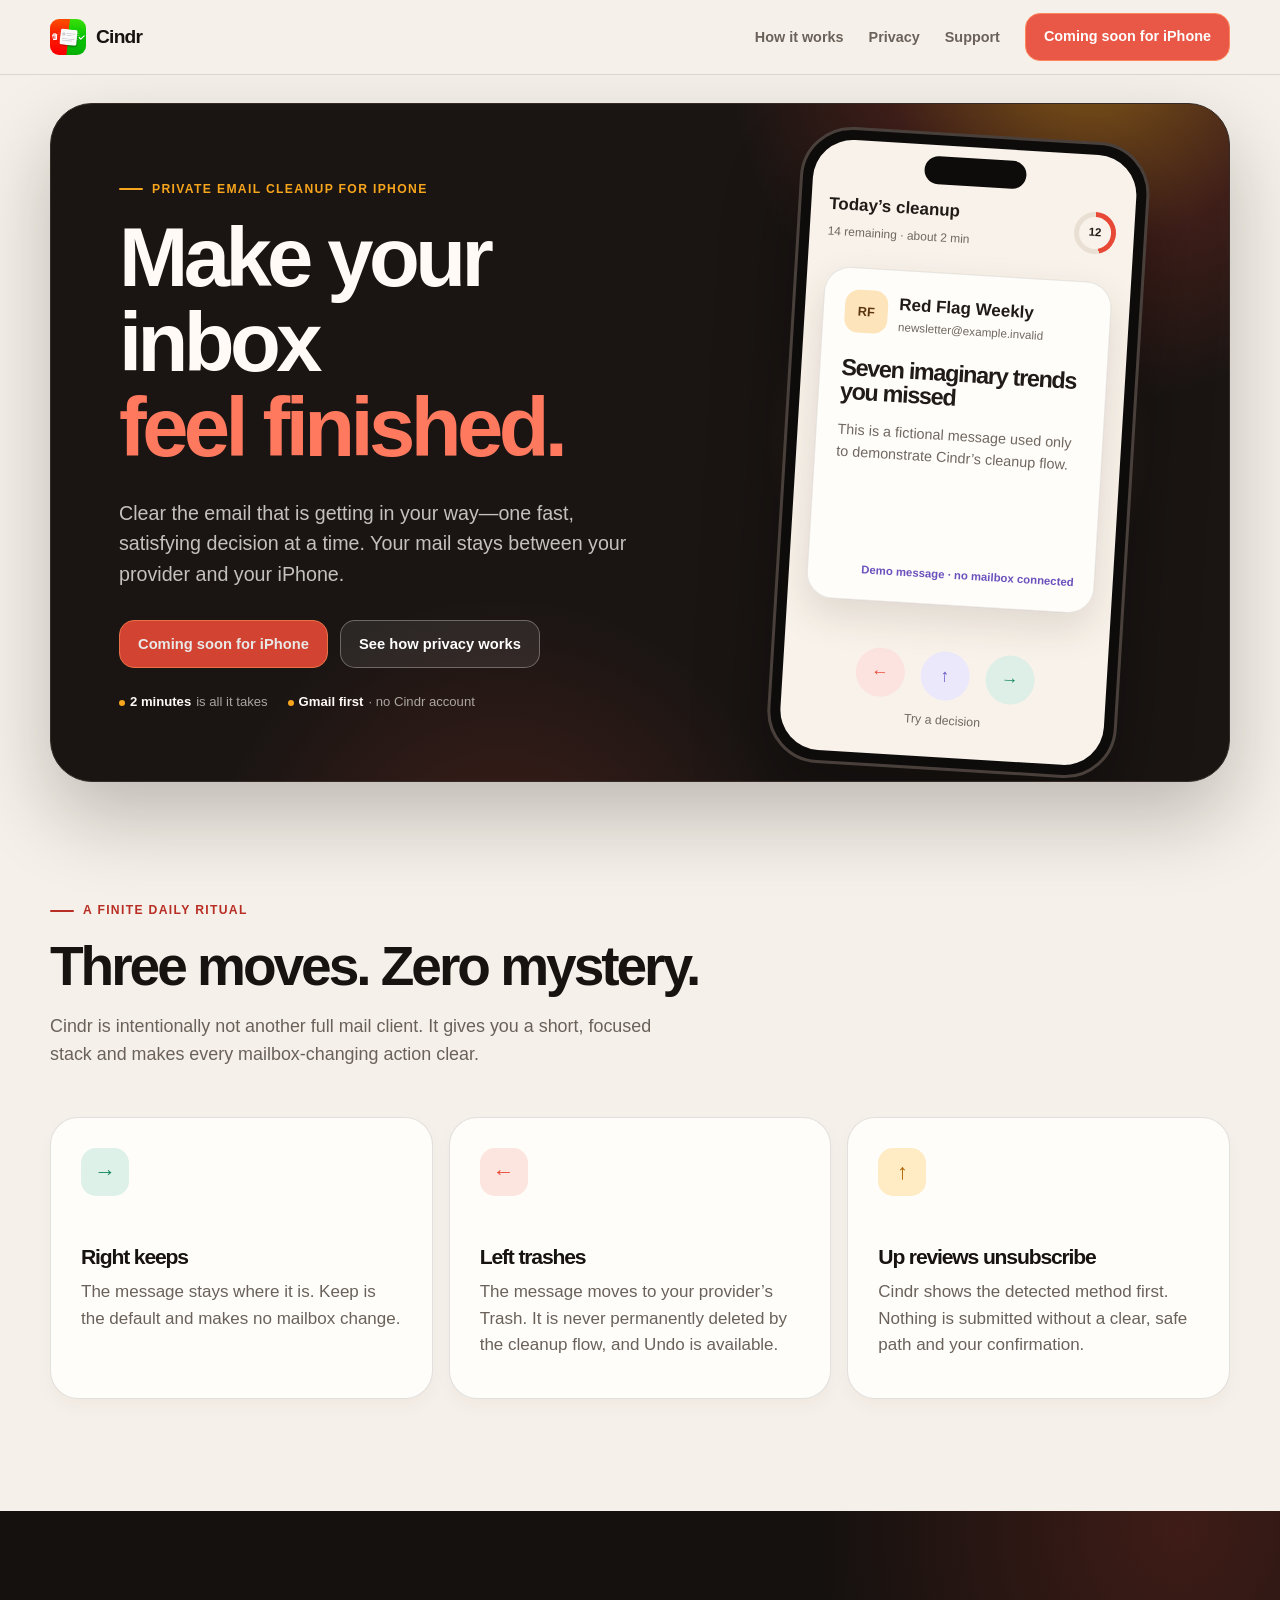
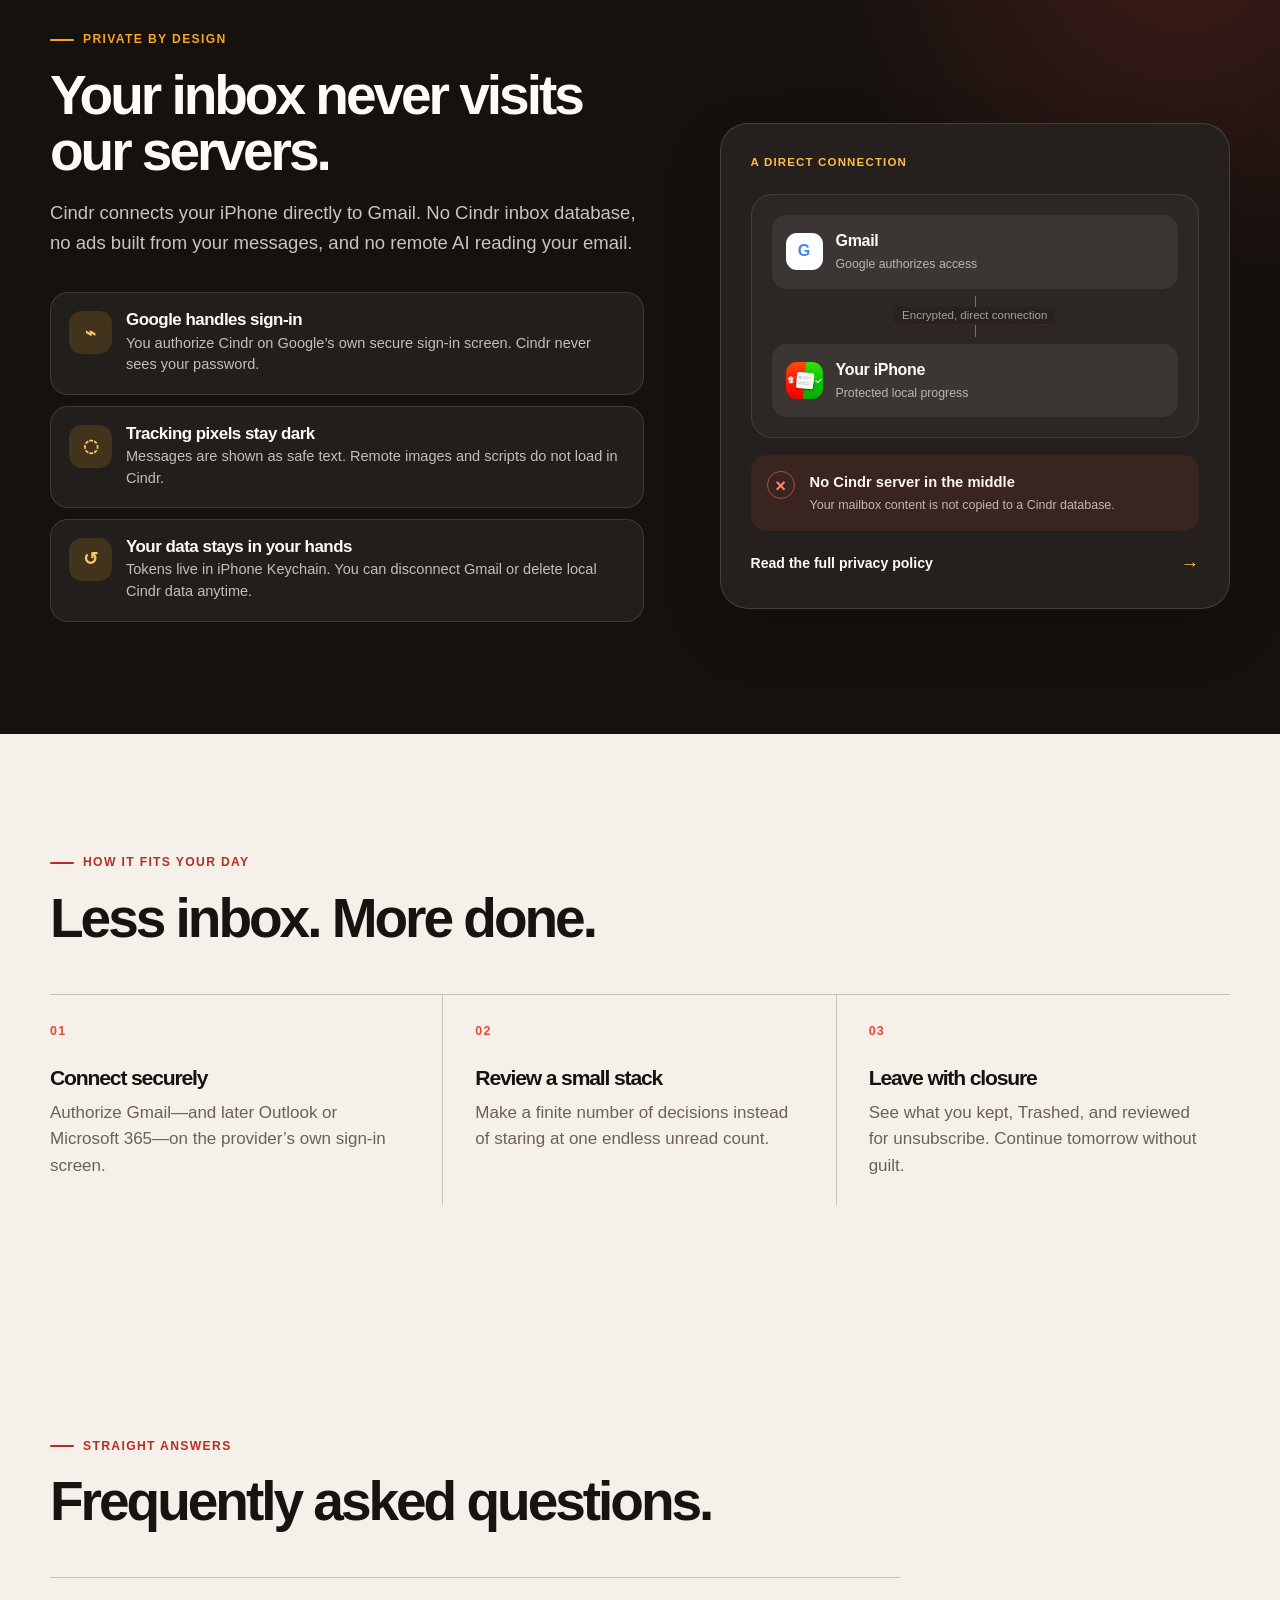
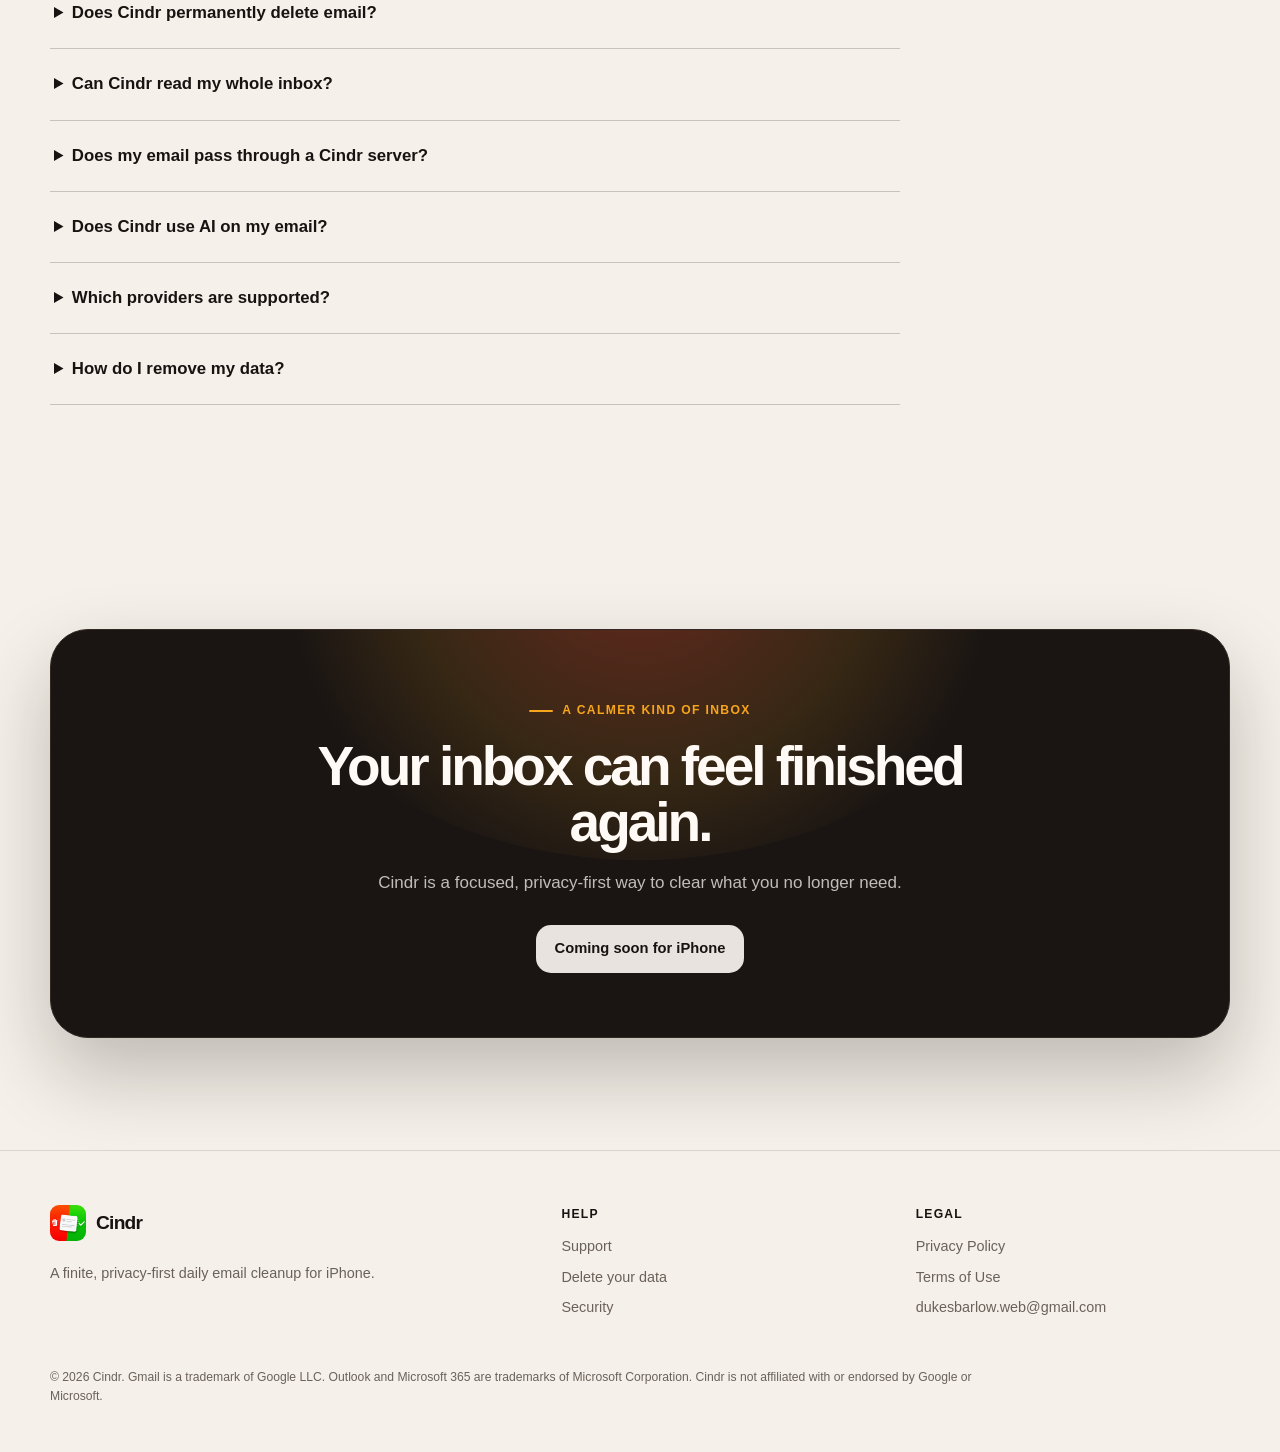
==== commit e983c9cf: "Improve homepage privacy section" ====
--- a/index.html
+++ b/index.html
@@ -97,27 +97,29 @@
       </div>
     </section>
 
-    <section class="section alt" id="privacy">
-      <div class="wrap trust-grid">
-        <div>
+    <section class="section alt privacy-section" id="privacy">
+      <div class="wrap privacy-layout">
+        <div class="privacy-copy">
           <div class="section-heading">
-            <p class="eyebrow">Private by architecture</p>
-            <h2>Your inbox does not become our database.</h2>
-            <p>Cindr talks directly to your email provider from your iPhone. There is no Cindr mail server, no remote AI, and no ad profile built from your messages.</p>
+            <p class="eyebrow">Private by design</p>
+            <h2>Your inbox never visits our servers.</h2>
+            <p>Cindr connects your iPhone directly to Gmail. No Cindr inbox database, no ads built from your messages, and no remote AI reading your email.</p>
           </div>
-          <div class="trust-list">
-            <article class="trust-item"><div class="icon" aria-hidden="true">⌁</div><div><h3>No email passwords</h3><p>Google and Microsoft display their own authorization pages using OAuth and PKCE.</p></div></article>
-            <article class="trust-item"><div class="icon" aria-hidden="true">◉</div><div><h3>Tracking pixels stay dark</h3><p>Message content is rendered as inert text. Remote images and JavaScript do not load.</p></div></article>
-            <article class="trust-item"><div class="icon" aria-hidden="true">⌫</div><div><h3>Delete local data anytime</h3><p>Disconnect providers, remove stored tokens, and erase Cindr’s protected local state from Settings.</p></div></article>
-            <article class="trust-item"><div class="icon" aria-hidden="true">∅</div><div><h3>No content analytics</h3><p>Cindr does not sell email data, use it for ads, or use message content to train AI models.</p></div></article>
+          <div class="privacy-benefits">
+            <article class="privacy-benefit"><div class="privacy-icon" aria-hidden="true">⌁</div><div><h3>Google handles sign-in</h3><p>You authorize Cindr on Google’s own secure sign-in screen. Cindr never sees your password.</p></div></article>
+            <article class="privacy-benefit"><div class="privacy-icon" aria-hidden="true">◌</div><div><h3>Tracking pixels stay dark</h3><p>Messages are shown as safe text. Remote images and scripts do not load in Cindr.</p></div></article>
+            <article class="privacy-benefit"><div class="privacy-icon" aria-hidden="true">↺</div><div><h3>Your data stays in your hands</h3><p>Tokens live in iPhone Keychain. You can disconnect Gmail or delete local Cindr data anytime.</p></div></article>
           </div>
         </div>
-        <aside class="trust-diagram" aria-label="Cindr data flow">
-          <p class="flow-label">Encrypted provider connection</p>
-          <div class="provider-row"><div class="provider">Google Gmail</div><div class="provider">Microsoft Graph</div></div>
-          <p class="flow-label">↕ Directly between your provider and device ↕</p>
-          <div class="device"><img src="/assets/img/cindr-mark.png" alt=""><strong>Your iPhone</strong><small>Tokens in Keychain · protected local progress · transient message viewing</small></div>
-          <p class="flow-label">No Cindr inbox backend in the middle</p>
+        <aside class="privacy-flow-card" aria-label="Cindr data flow">
+          <p class="privacy-card-label">A direct connection</p>
+          <div class="privacy-flow">
+            <div class="privacy-node provider-node"><span class="provider-g" aria-hidden="true">G</span><div><strong>Gmail</strong><small>Google authorizes access</small></div></div>
+            <div class="privacy-connector"><span>Encrypted, direct connection</span></div>
+            <div class="privacy-node device-node"><img src="/assets/img/cindr-mark.png" alt=""><div><strong>Your iPhone</strong><small>Protected local progress</small></div></div>
+          </div>
+          <div class="privacy-no-server"><span aria-hidden="true">×</span><div><strong>No Cindr server in the middle</strong><p>Your mailbox content is not copied to a Cindr database.</p></div></div>
+          <a class="privacy-link" href="/privacy/">Read the full privacy policy <span aria-hidden="true">→</span></a>
         </aside>
       </div>
     </section>
--- a/assets/css/styles.css
+++ b/assets/css/styles.css
@@ -257,23 +257,40 @@
 .icon.coral { color: var(--ember); background: #fce4df; }
 .icon.ember { color: #ae6400; background: #ffebc4; }
 
-.section.alt { position: relative; overflow: hidden; background: #1a1513; color: #fffaf5; }
-.section.alt::before { position: absolute; top: -340px; right: -280px; width: 710px; height: 710px; border-radius: 50%; background: radial-gradient(circle, rgba(232, 73, 54, .22), transparent 66%); content: ""; }
+.section.alt { position: relative; overflow: hidden; background: #15110f; color: #fffaf5; }
+.section.alt::before { position: absolute; top: -360px; right: -280px; width: 760px; height: 760px; border-radius: 50%; background: radial-gradient(circle, rgba(232, 73, 54, .2), transparent 67%); content: ""; }
 .section.alt > .wrap { position: relative; }
 .alt .section-heading .eyebrow { color: var(--amber); }
-.alt .section-heading p:not(.eyebrow) { color: rgba(255, 253, 250, .7); }
-.trust-grid { display: grid; grid-template-columns: minmax(0, .93fr) minmax(390px, 1.07fr); gap: 72px; align-items: start; }
-.trust-list { display: grid; gap: 12px; }
-.trust-item { display: grid; grid-template-columns: 45px 1fr; gap: 15px; padding: 20px; border: 1px solid rgba(255,255,255,.12); border-radius: 21px; background: rgba(255,255,255,.055); }
-.trust-item .icon { display: grid; width: 45px; height: 45px; place-items: center; border-radius: 14px; background: rgba(247, 165, 28, .13); color: #ffc45b; }
-.trust-item p { margin: 5px 0 0; color: rgba(255, 253, 250, .64); font-size: .9rem; }
-.trust-diagram { position: sticky; top: 100px; padding: 32px; border: 1px solid rgba(255,255,255,.13); border-radius: 32px; background: #24201e; box-shadow: 0 22px 55px rgba(0,0,0,.2); }
-.device { width: min(265px, 100%); margin: 27px auto; padding: 21px; border: 1px solid rgba(255,255,255,.23); border-radius: 30px; background: rgba(255,255,255,.045); text-align: center; }
-.device img { width: 58px; margin: 0 auto 14px; border-radius: 14px; }
-.device small { display: block; margin-top: 4px; color: rgba(255, 253, 250, .62); font-size: .78rem; }
-.provider-row { display: flex; align-items: center; justify-content: space-between; gap: 12px; }
-.provider { flex: 1; padding: 13px; border: 1px solid rgba(255,255,255,.1); border-radius: 14px; background: rgba(255,255,255,.06); font-size: .82rem; font-weight: 760; text-align: center; }
-.flow-label { margin: 7px 0; color: rgba(255,253,250,.53); font-size: .74rem; text-align: center; }
+.alt .section-heading p:not(.eyebrow) { color: rgba(255, 253, 250, .76); }
+
+.privacy-layout { display: grid; grid-template-columns: minmax(0, 1fr) minmax(350px, .86fr); gap: 76px; align-items: center; }
+.privacy-copy .section-heading { max-width: 650px; margin-bottom: 34px; }
+.privacy-copy .section-heading h2 { max-width: 620px; }
+.privacy-copy .section-heading p:not(.eyebrow) { max-width: 590px; font-size: 1.16rem; line-height: 1.62; }
+.privacy-benefits { display: grid; gap: 11px; max-width: 650px; }
+.privacy-benefit { display: grid; grid-template-columns: 43px 1fr; gap: 14px; padding: 18px; border: 1px solid rgba(255,255,255,.12); border-radius: 18px; background: rgba(255,255,255,.055); }
+.privacy-icon { display: grid; width: 43px; height: 43px; place-items: center; border-radius: 13px; background: rgba(247, 165, 28, .15); color: #ffc761; font-size: 1.15rem; font-weight: 900; }
+.privacy-benefit h3 { font-size: 1.06rem; letter-spacing: -.03em; }
+.privacy-benefit p { margin: 4px 0 0; color: rgba(255, 253, 250, .72); font-size: .91rem; line-height: 1.48; }
+.privacy-flow-card { position: sticky; top: 100px; padding: 30px; border: 1px solid rgba(255,255,255,.14); border-radius: 28px; background: #25201d; box-shadow: 0 24px 55px rgba(0,0,0,.2); }
+.privacy-card-label { margin: 0 0 22px; color: #ffbd48; font-size: .72rem; font-weight: 900; letter-spacing: .1em; text-transform: uppercase; }
+.privacy-flow { padding: 20px; border: 1px solid rgba(255,255,255,.1); border-radius: 21px; background: rgba(255,255,255,.035); }
+.privacy-node { display: flex; align-items: center; gap: 13px; padding: 14px; border-radius: 15px; background: rgba(255,255,255,.07); }
+.privacy-node strong, .privacy-node small { display: block; }
+.privacy-node strong { font-size: 1rem; letter-spacing: -.02em; }
+.privacy-node small { margin-top: 2px; color: rgba(255,253,250,.64); font-size: .77rem; }
+.provider-g { display: grid; width: 37px; height: 37px; flex: 0 0 auto; place-items: center; border-radius: 11px; background: #fff; color: #4285f4; font-size: 1rem; font-weight: 900; }
+.device-node img { width: 37px; height: 37px; flex: 0 0 auto; border-radius: 11px; }
+.privacy-connector { position: relative; display: grid; min-height: 55px; place-items: center; color: rgba(255,253,250,.57); font-size: .72rem; text-align: center; }
+.privacy-connector::before { position: absolute; top: 7px; bottom: 7px; left: 50%; width: 1px; background: rgba(255, 190, 76, .48); content: ""; }
+.privacy-connector span { position: relative; z-index: 1; padding: 0 8px; background: #28221f; }
+.privacy-no-server { display: grid; grid-template-columns: 32px 1fr; gap: 11px; margin-top: 17px; padding: 16px; border-radius: 16px; background: rgba(232,73,54,.1); }
+.privacy-no-server > span { display: grid; width: 28px; height: 28px; place-items: center; border: 1px solid rgba(255,121,95,.55); border-radius: 50%; color: #ff856e; font-size: 1.15rem; font-weight: 750; }
+.privacy-no-server strong { display: block; color: #fff5f0; font-size: .92rem; }
+.privacy-no-server p { margin: 3px 0 0; color: rgba(255,245,240,.7); font-size: .78rem; line-height: 1.42; }
+.privacy-link { display: flex; margin-top: 19px; align-items: center; justify-content: space-between; color: #fffaf5; font-size: .88rem; font-weight: 800; text-decoration: none; }
+.privacy-link span { color: #ffc45b; font-size: 1.15rem; transition: transform .18s ease; }
+.privacy-link:hover span { transform: translateX(4px); }
 
 .steps { display: grid; grid-template-columns: repeat(3, 1fr); gap: 0; counter-reset: steps; border-top: 1px solid var(--line-strong); }
 .step { position: relative; min-height: 210px; padding: 27px 32px 10px 0; counter-increment: steps; }
@@ -350,8 +367,8 @@
   .hero-copy > p:not(.eyebrow) { margin-right: auto; margin-left: auto; }
   .hero-actions, .hero-proof { justify-content: center; }
   .phone-stage { min-height: 610px; }
-  .trust-grid { grid-template-columns: 1fr; gap: 42px; }
-  .trust-diagram { position: static; }
+  .privacy-layout { grid-template-columns: 1fr; gap: 42px; }
+  .privacy-flow-card { position: static; max-width: 620px; }
   .legal-layout { grid-template-columns: 1fr; gap: 30px; }
   .legal-nav { position: static; }
 }
@@ -377,6 +394,12 @@
   .cta-card { padding: 48px 22px; border-radius: 28px; }
   .footer-grid { grid-template-columns: 1fr; gap: 25px; }
   .support-grid { grid-template-columns: 1fr; }
+  .privacy-copy .section-heading p:not(.eyebrow) { font-size: 1.05rem; }
+  .privacy-benefit { grid-template-columns: 40px 1fr; padding: 17px; }
+  .privacy-icon { width: 40px; height: 40px; }
+  .privacy-flow-card { padding: 21px; border-radius: 22px; }
+  .privacy-flow { padding: 15px; }
+  .privacy-no-server { padding: 14px; }
 }
 
 @media (prefers-reduced-motion: reduce) {
